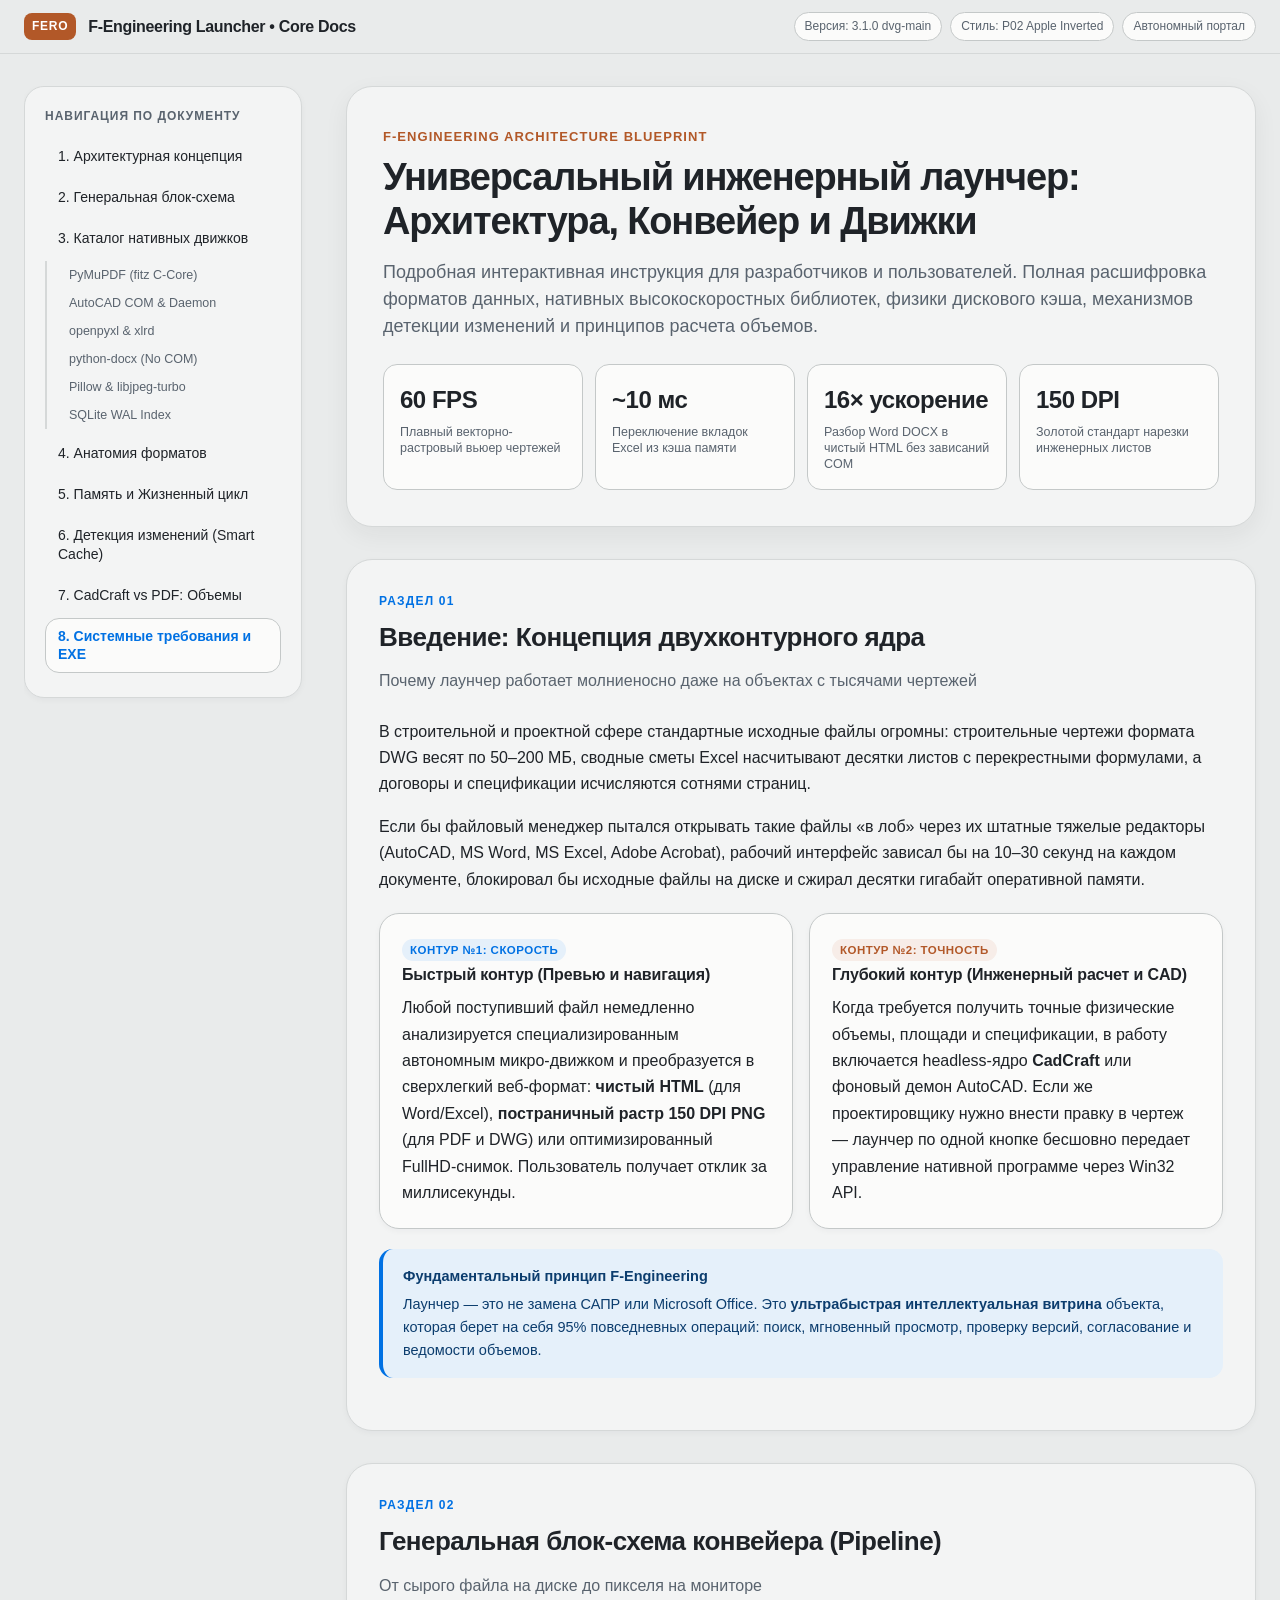
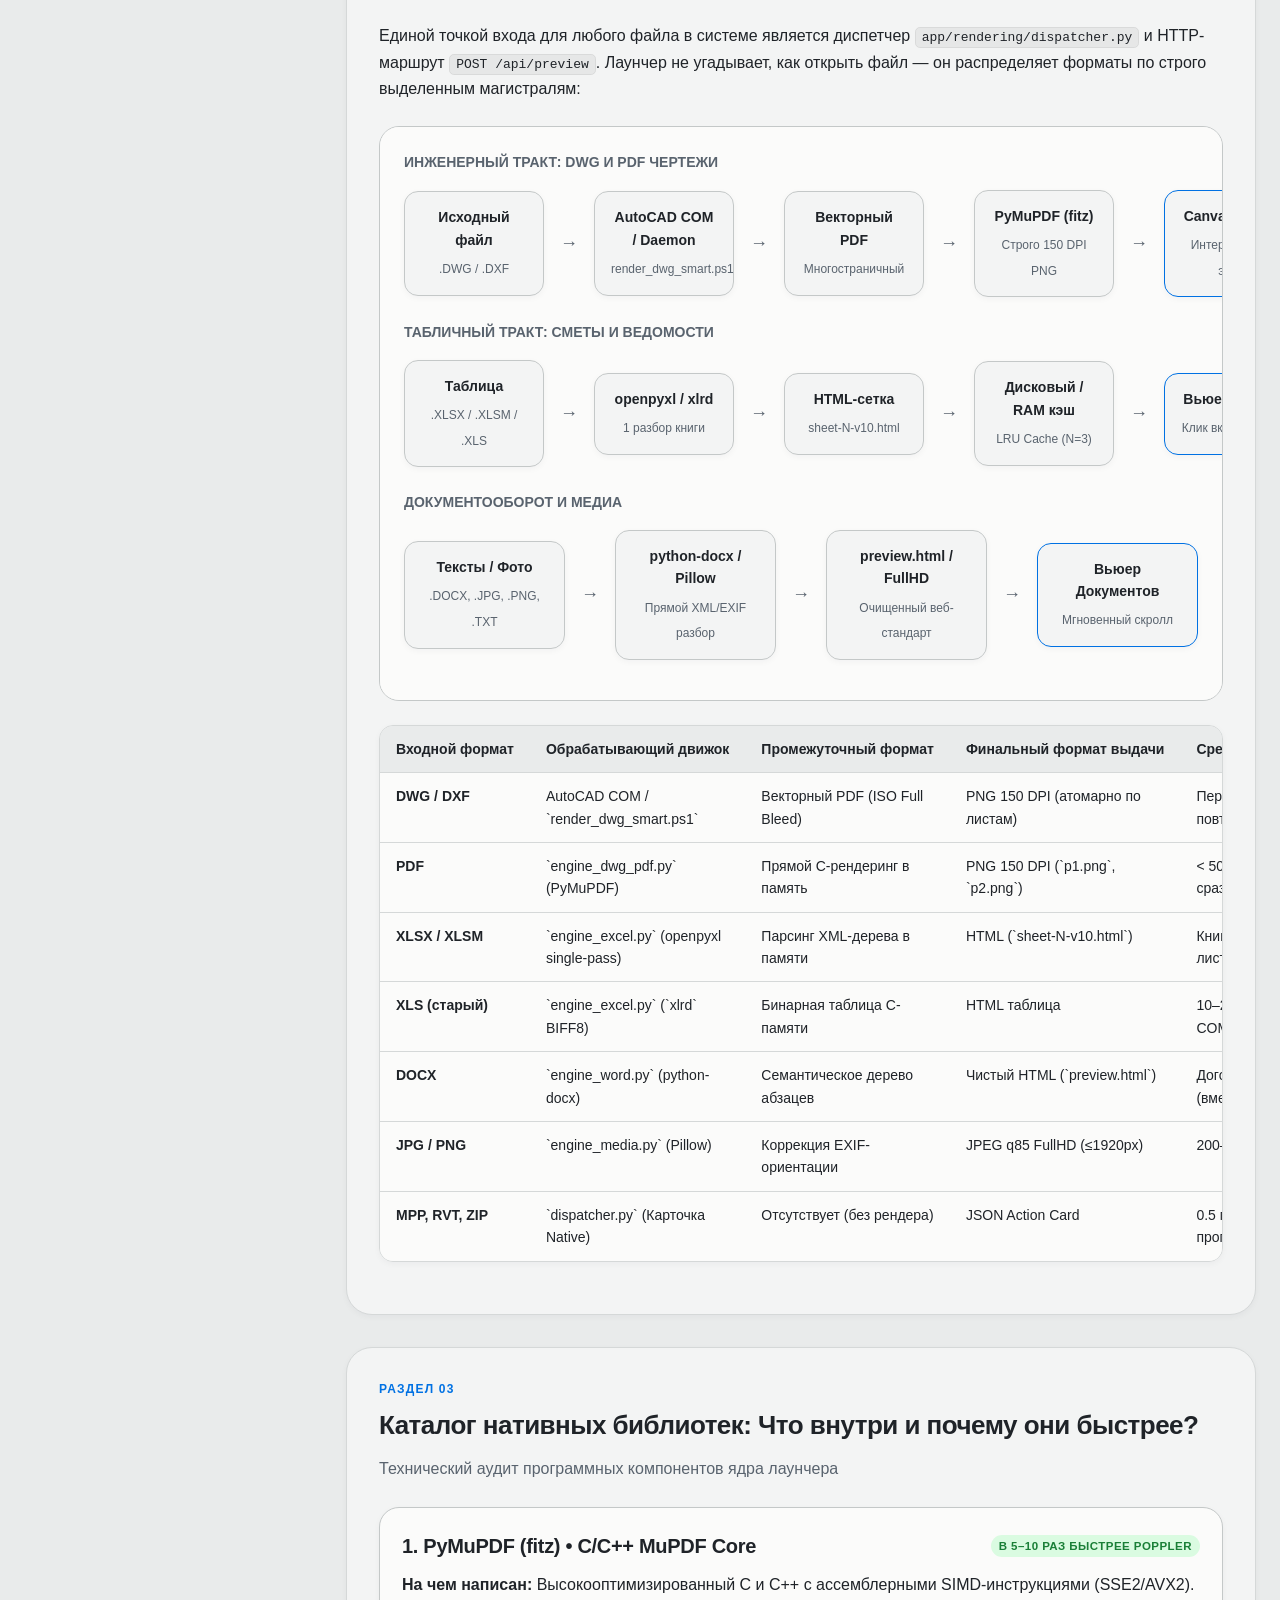
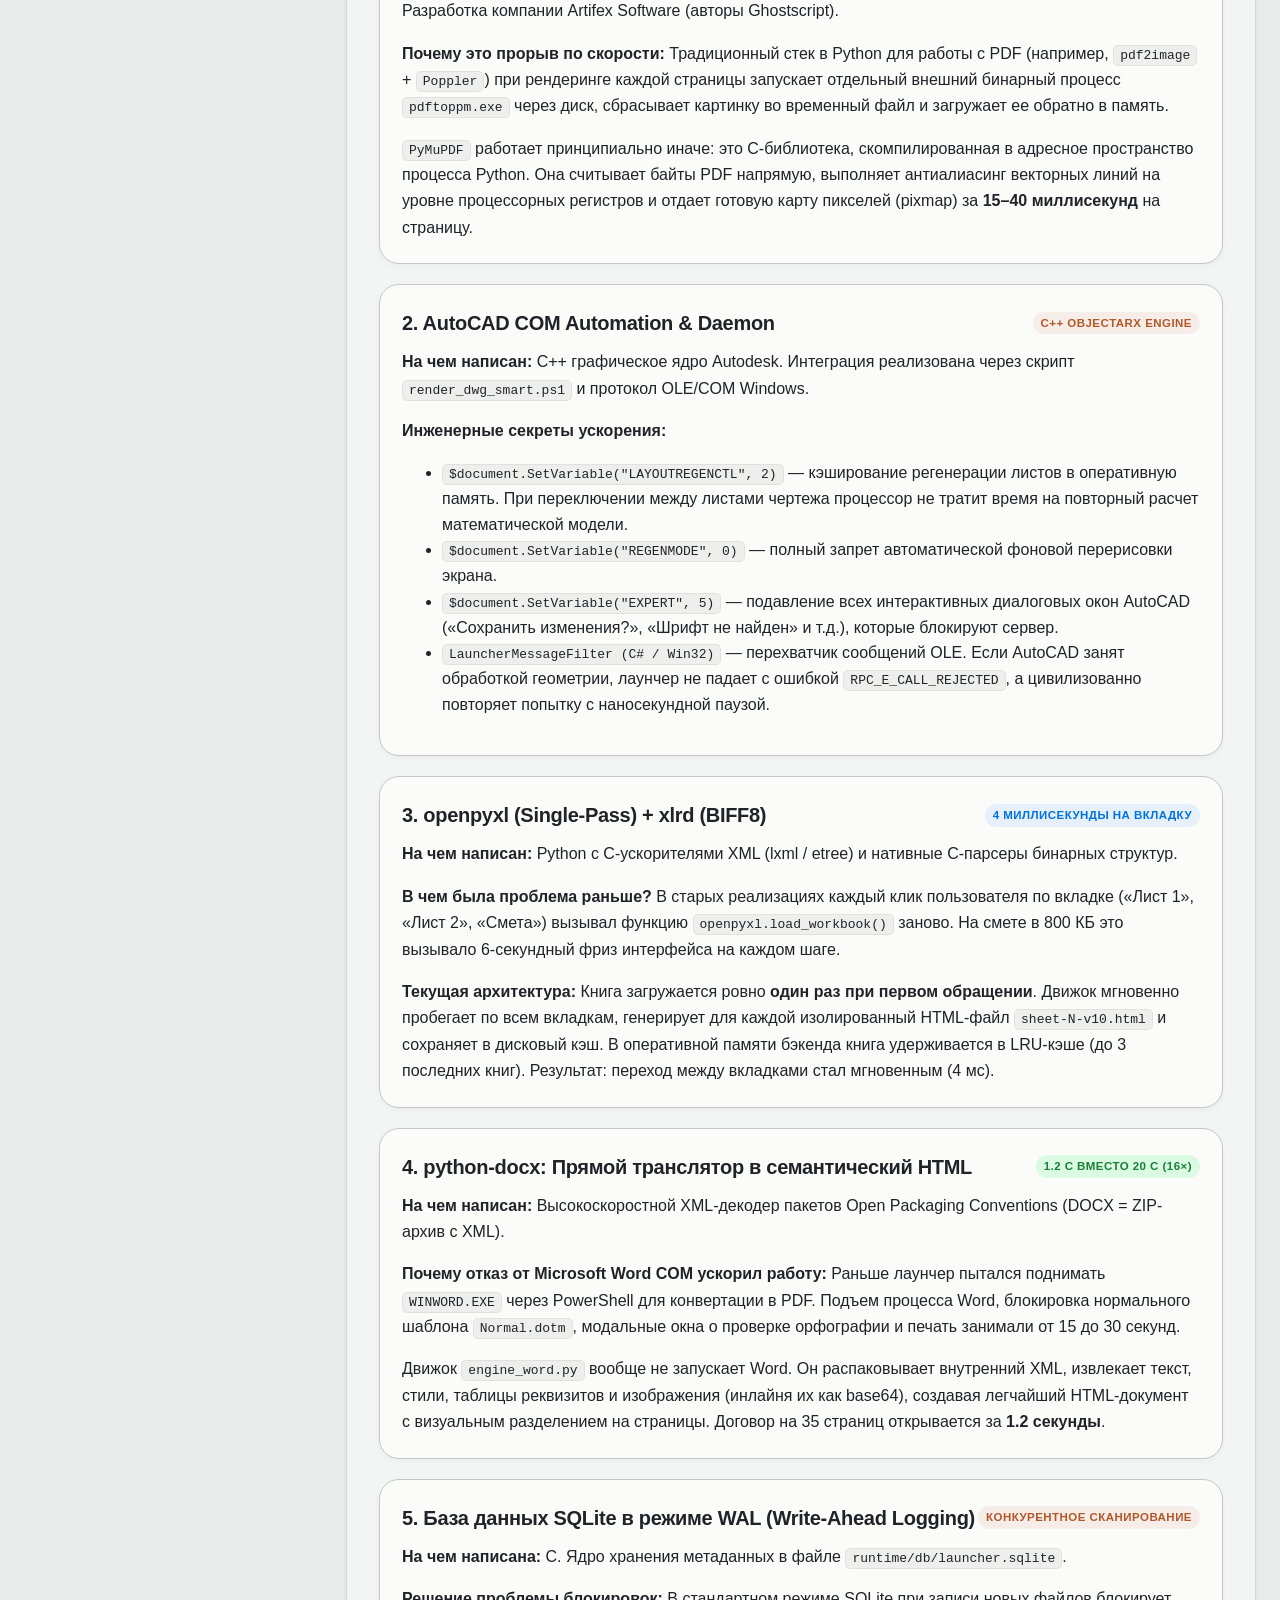
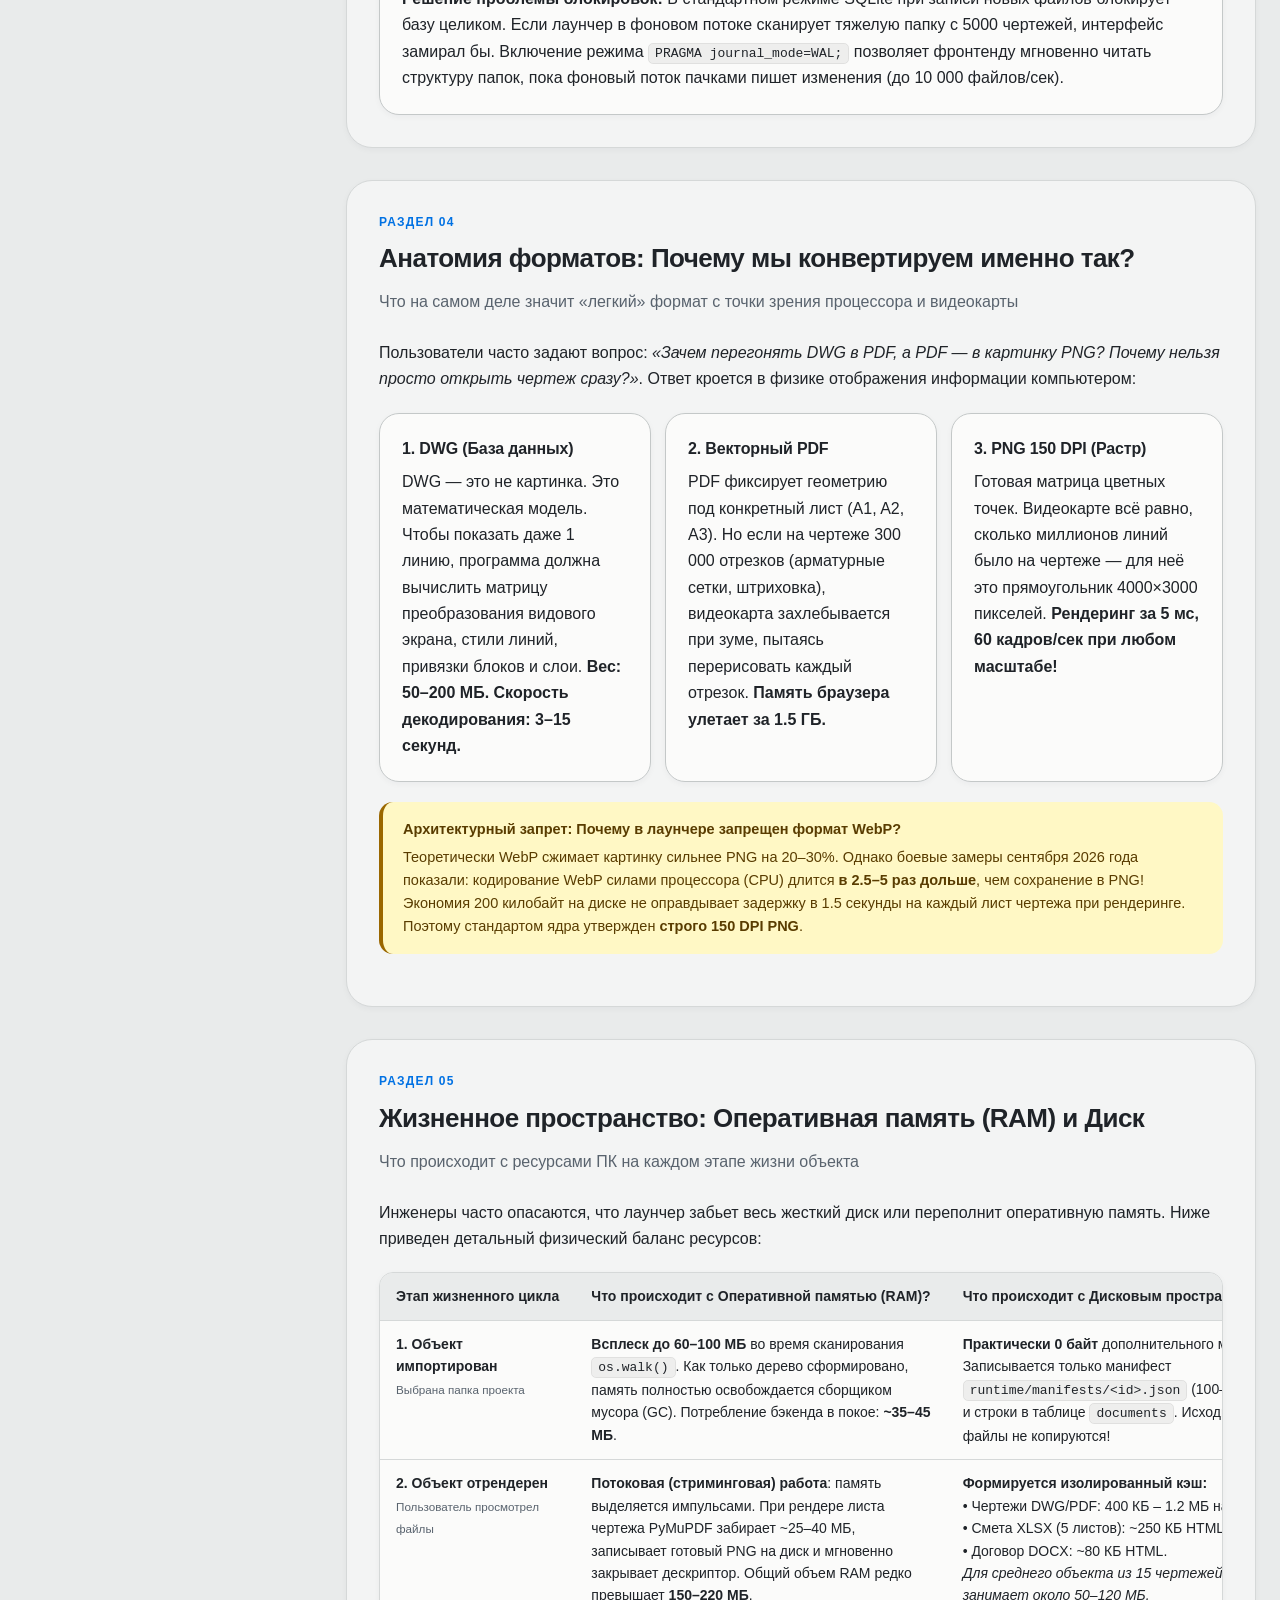
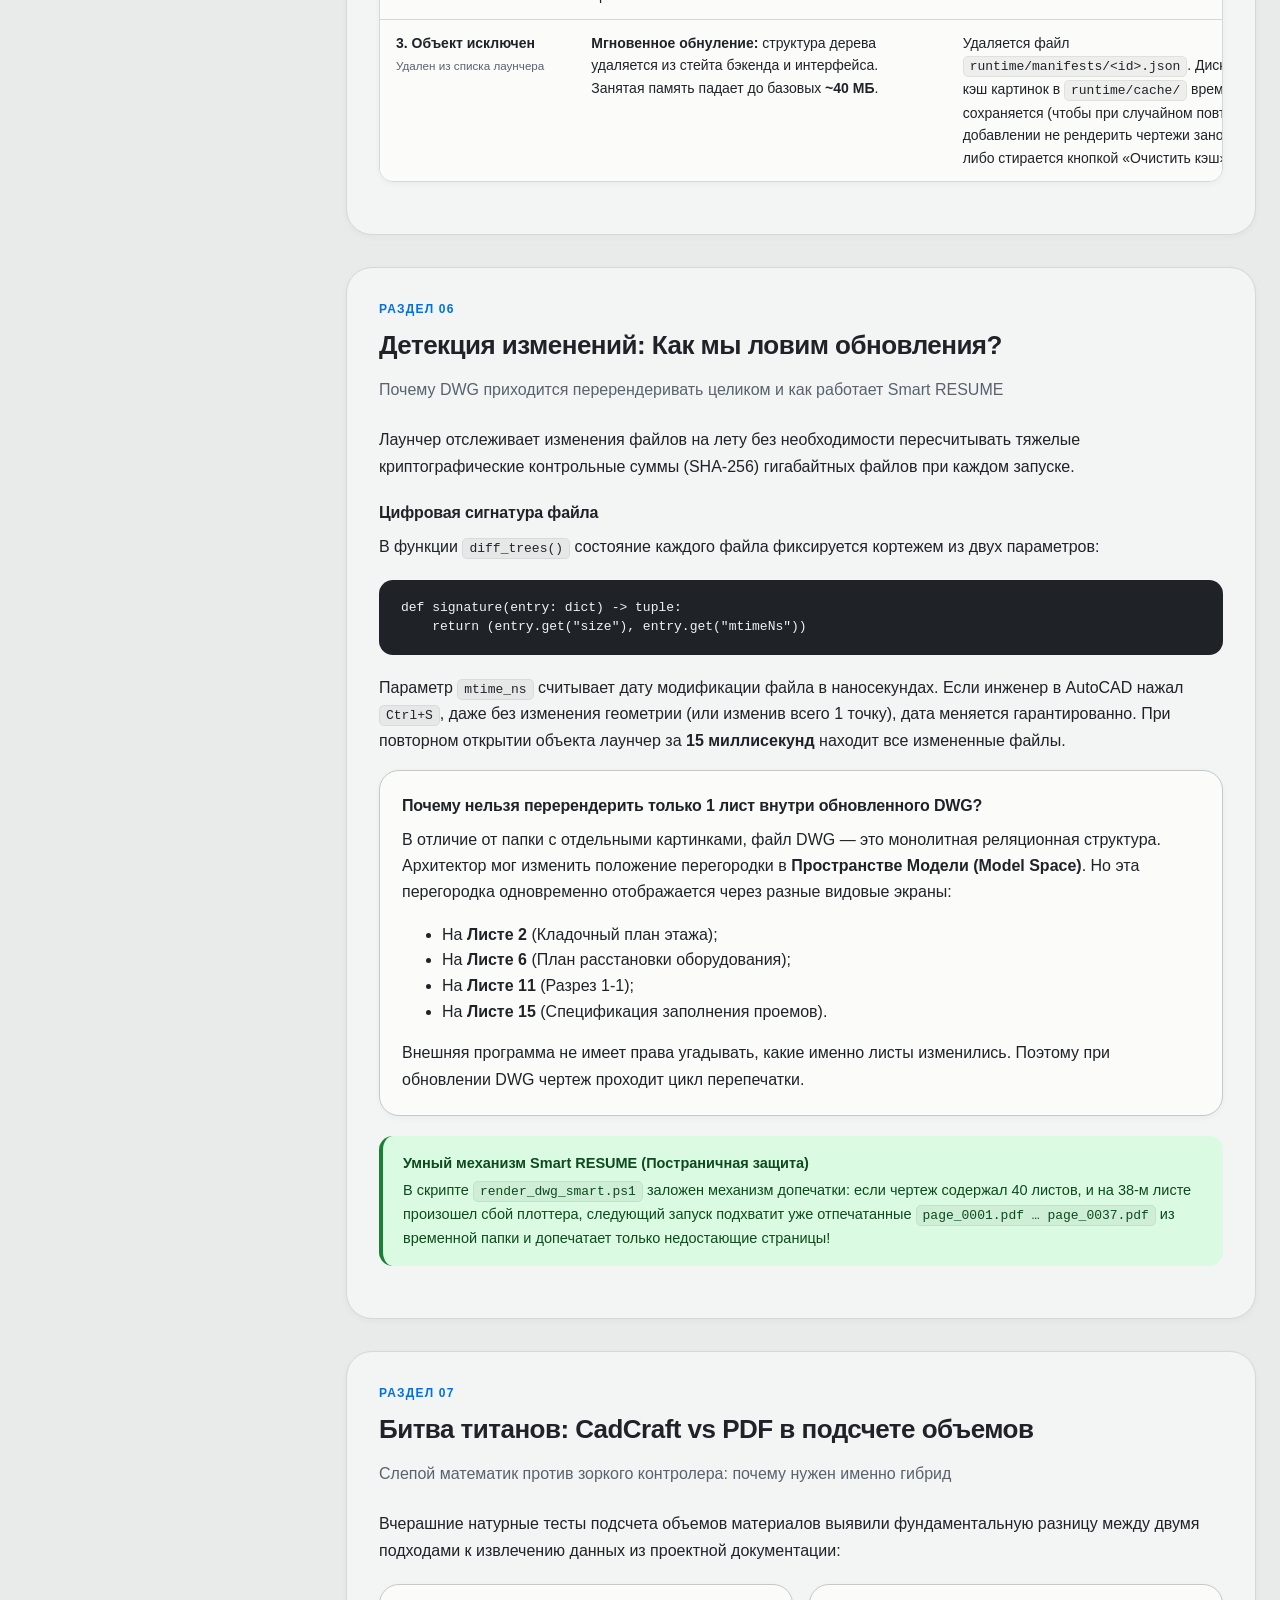
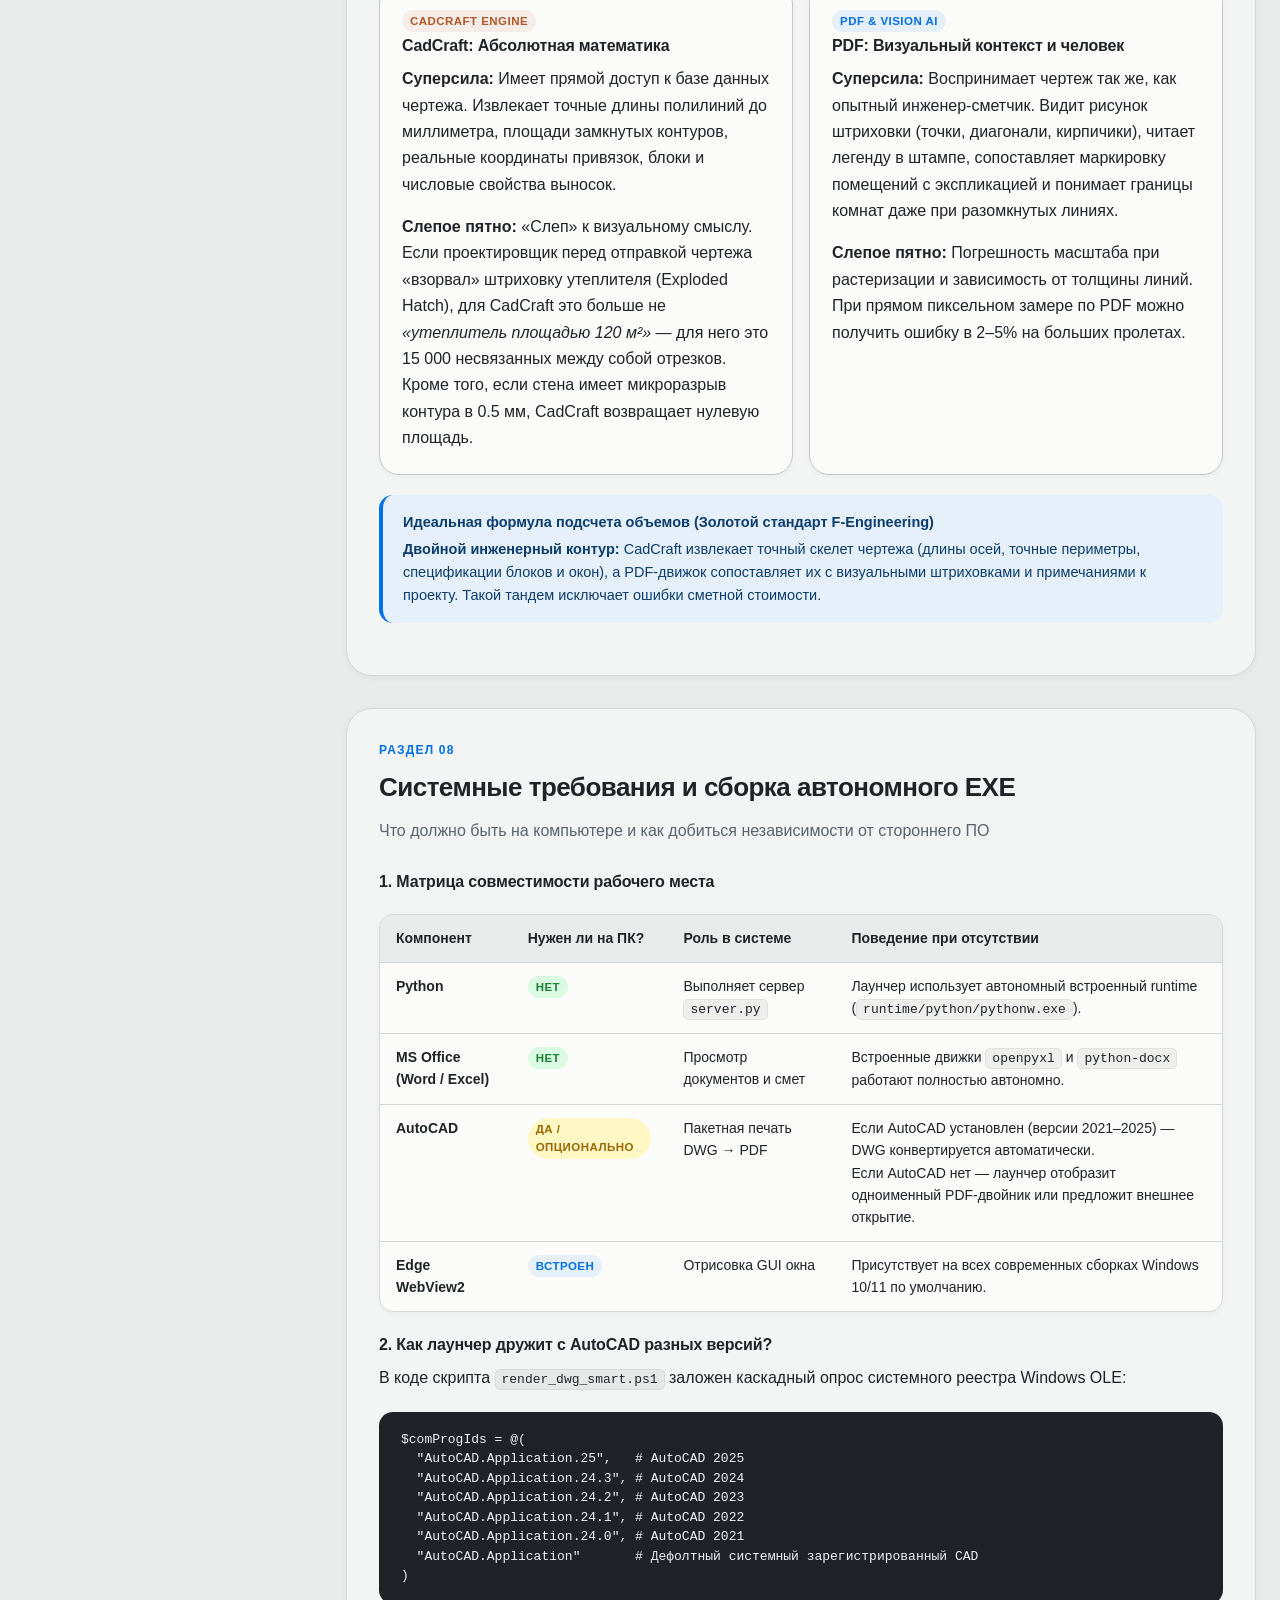
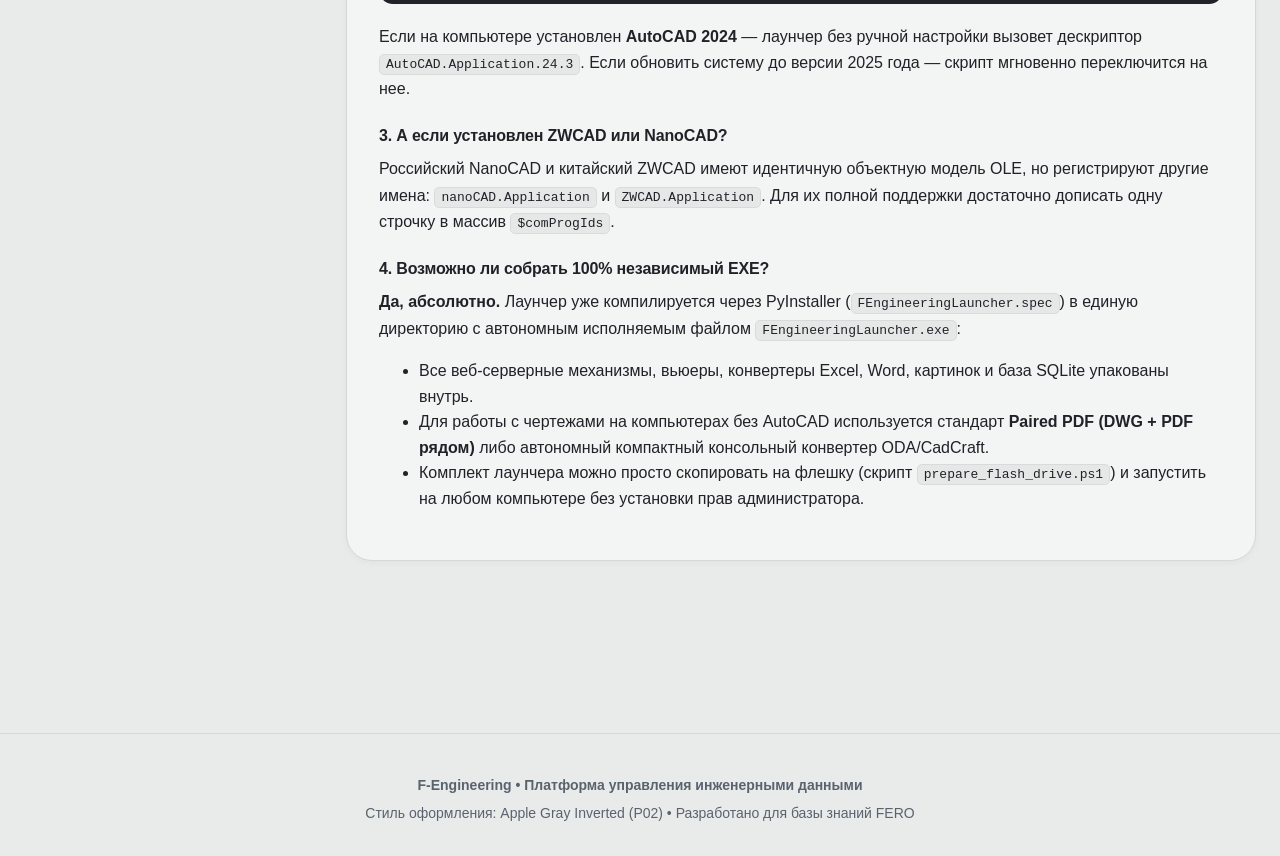
==== docs/f_engineering_launcher_guide.html @ c74d412d "feat: initial commit for FProject Launcher (migrated from fero-launcher-v4)" ====
<!doctype html>
<html lang="ru">
<head>
<meta charset="utf-8">
<meta name="viewport" content="width=device-width, initial-scale=1, viewport-fit=cover">
<title>Руководство разработчика и пользователя: Архитектура F-Engineering Launcher</title>
<style>
/* ==========================================================================
   СТИЛЬ: P02 APPLE GRAY · ИНВЕРСНАЯ СХЕМА (BRANDBOOK F-ENGINEERING / FERO)
   Спецификация: f_engineering_14_styles_test_document.html
   --l1: #e9ebeb (Основа / Холст / Студийный серый)
   --l2: #f3f4f4 (Секции / Промежуточные контейнеры)
   --l3: #fbfbfa (Плавающие карточки / Код / Чистый светлый акцент)
   --border: #d5d8d8 (Контурные направляющие)
   --strong: #c4c8c8 (Активные границы, рамки контролов)
   ========================================================================== */
:root {
  --l1: #e9ebeb;
  --l2: #f3f4f4;
  --l3: #fbfbfa;
  --border: #d5d8d8;
  --strong: #c4c8c8;
  --text: #1f2328;
  --soft: #59636e;
  --accent: #0071e3;
  --accent-soft: #e5f0fa;
  --copper: #b25828;
  --copper-soft: #f7ede8;
  --success: #1a7f37;
  --success-soft: #dafbe1;
  --warning: #9a6700;
  --warning-soft: #fff8c5;
  --danger: #cf222e;
  --danger-soft: #ffebe9;
  --font: -apple-system, BlinkMacSystemFont, "SF Pro Display", "SF Pro Text", "Segoe UI", Roboto, "Helvetica Neue", Arial, sans-serif;
  --mono: "SF Mono", Monaco, Menlo, Consolas, "Ubuntu Mono", monospace;
  --radius-sm: 8px;
  --radius-md: 14px;
  --radius-lg: 20px;
  --radius-xl: 26px;
  --shadow-sm: 0 2px 6px rgba(31, 35, 40, 0.04);
  --shadow-md: 0 8px 24px rgba(31, 35, 40, 0.06);
  --shadow-lg: 0 14px 36px rgba(31, 35, 40, 0.08);
}

* { box-sizing: border-box; -webkit-tap-highlight-color: transparent; }
html { scroll-behavior: smooth; font-size: 16px; }
body {
  margin: 0;
  background-color: var(--l1);
  color: var(--text);
  font-family: var(--font);
  line-height: 1.6;
  -webkit-font-smoothing: antialiased;
}

/* Прогресс-бар прокрутки */
#progress-bar {
  position: fixed;
  top: 0;
  left: 0;
  height: 3px;
  background: linear-gradient(90deg, var(--copper), var(--accent));
  width: 0%;
  z-index: 1000;
  transition: width 0.1s ease-out;
}

/* Хедер */
.app-header {
  position: sticky;
  top: 0;
  z-index: 900;
  background: rgba(233, 235, 235, 0.88);
  backdrop-filter: blur(20px);
  -webkit-backdrop-filter: blur(20px);
  border-bottom: 1px solid var(--border);
  padding: 12px 24px;
}
.header-inner {
  max-width: 1440px;
  margin: 0 auto;
  display: flex;
  align-items: center;
  justify-content: space-between;
  gap: 16px;
}
.brand-group {
  display: flex;
  align-items: center;
  gap: 12px;
  text-decoration: none;
  color: var(--text);
}
.brand-badge {
  background: var(--copper);
  color: #fff;
  font-weight: 700;
  font-size: 12px;
  letter-spacing: 0.06em;
  padding: 4px 8px;
  border-radius: var(--radius-sm);
  display: inline-flex;
  align-items: center;
  justify-content: center;
}
.brand-title {
  font-size: 16px;
  font-weight: 700;
  letter-spacing: -0.02em;
}
.header-tags {
  display: flex;
  align-items: center;
  gap: 8px;
}
.tag {
  font-size: 12px;
  padding: 4px 10px;
  border-radius: 999px;
  border: 1px solid var(--strong);
  background: var(--l3);
  color: var(--soft);
  white-space: nowrap;
}
.menu-btn {
  display: none;
  background: var(--l3);
  border: 1px solid var(--strong);
  border-radius: var(--radius-sm);
  padding: 6px 12px;
  font-size: 14px;
  font-weight: 600;
  cursor: pointer;
  color: var(--text);
}

/* Основной лейаут документации */
.doc-layout {
  max-width: 1440px;
  margin: 0 auto;
  display: grid;
  grid-template-columns: 290px minmax(0, 1fr);
  gap: 32px;
  padding: 32px 24px 80px;
}

/* Сайдбар / Оглавление */
.sidebar {
  position: sticky;
  top: 76px;
  height: calc(100vh - 100px);
  overflow-y: auto;
  padding-right: 12px;
}
.sidebar::-webkit-scrollbar { width: 4px; }
.sidebar::-webkit-scrollbar-thumb { background: var(--strong); border-radius: 4px; }

.sidebar-box {
  background: var(--l2);
  border: 1px solid var(--border);
  border-radius: var(--radius-lg);
  padding: 20px;
  box-shadow: var(--shadow-sm);
}
.sidebar-title {
  font-size: 12px;
  text-transform: uppercase;
  letter-spacing: 0.08em;
  color: var(--soft);
  margin-bottom: 12px;
  font-weight: 700;
}
.nav-list {
  list-style: none;
  padding: 0;
  margin: 0;
}
.nav-item { margin-bottom: 4px; }
.nav-link {
  display: block;
  padding: 8px 12px;
  border-radius: var(--radius-md);
  color: var(--text);
  text-decoration: none;
  font-size: 14px;
  line-height: 1.35;
  transition: all 0.15s ease;
  border: 1px solid transparent;
}
.nav-link:hover {
  background: var(--l3);
  border-color: var(--border);
}
.nav-link.active {
  background: var(--l3);
  border-color: var(--strong);
  font-weight: 600;
  color: var(--accent);
}
.nav-sublist {
  list-style: none;
  padding-left: 14px;
  margin: 4px 0 6px;
  border-left: 2px solid var(--border);
}
.nav-sublink {
  display: block;
  padding: 4px 8px;
  font-size: 12.5px;
  color: var(--soft);
  text-decoration: none;
  border-radius: var(--radius-sm);
}
.nav-sublink:hover { color: var(--text); }

/* Контентная зона */
.content-area {
  min-width: 0;
}

/* Hero карточка */
.hero-card {
  background: var(--l2);
  border: 1px solid var(--border);
  border-radius: var(--radius-xl);
  padding: 36px;
  margin-bottom: 32px;
  box-shadow: var(--shadow-md);
}
.hero-eyebrow {
  display: inline-flex;
  align-items: center;
  gap: 8px;
  font-size: 13px;
  text-transform: uppercase;
  letter-spacing: 0.08em;
  color: var(--copper);
  font-weight: 700;
  margin-bottom: 8px;
}
.hero-title {
  margin: 0 0 16px;
  font-size: 38px;
  line-height: 1.15;
  letter-spacing: -0.03em;
  font-weight: 800;
}
.hero-desc {
  font-size: 18px;
  color: var(--soft);
  max-width: 880px;
  margin: 0 0 24px;
  line-height: 1.5;
}
.hero-grid {
  display: grid;
  grid-template-columns: repeat(auto-fit, minmax(200px, 1fr));
  gap: 12px;
}
.metric-box {
  background: var(--l3);
  border: 1px solid var(--strong);
  border-radius: var(--radius-md);
  padding: 16px;
}
.metric-num {
  font-size: 24px;
  font-weight: 800;
  letter-spacing: -0.02em;
  color: var(--text);
  margin-bottom: 4px;
}
.metric-label {
  font-size: 12.5px;
  color: var(--soft);
  line-height: 1.3;
}

/* Секции руководства */
.guide-section {
  background: var(--l2);
  border: 1px solid var(--border);
  border-radius: var(--radius-xl);
  padding: 32px;
  margin-bottom: 32px;
  box-shadow: var(--shadow-sm);
}
.section-header {
  margin-bottom: 24px;
}
.section-num {
  font-size: 12px;
  font-weight: 800;
  text-transform: uppercase;
  letter-spacing: 0.1em;
  color: var(--accent);
  margin-bottom: 6px;
}
h2 {
  font-size: 26px;
  letter-spacing: -0.02em;
  margin: 0 0 10px;
  font-weight: 750;
}
.section-subtitle {
  color: var(--soft);
  font-size: 16px;
  margin: 0;
}
h3 {
  font-size: 20px;
  letter-spacing: -0.015em;
  margin: 28px 0 12px;
  font-weight: 700;
}
h4 {
  font-size: 16px;
  letter-spacing: -0.01em;
  margin: 20px 0 8px;
  font-weight: 650;
}

p { margin: 0 0 16px; line-height: 1.65; }

/* Карточки и сетки */
.grid-2 {
  display: grid;
  grid-template-columns: repeat(auto-fit, minmax(320px, 1fr));
  gap: 16px;
  margin: 20px 0;
}
.grid-3 {
  display: grid;
  grid-template-columns: repeat(auto-fit, minmax(260px, 1fr));
  gap: 14px;
  margin: 20px 0;
}
.card {
  background: var(--l3);
  border: 1px solid var(--strong);
  border-radius: var(--radius-lg);
  padding: 22px;
  box-shadow: var(--shadow-sm);
}
.card h4 { margin-top: 0; }
.card p:last-child { margin-bottom: 0; }

/* Callout блоки (Алерты) */
.callout {
  border-radius: var(--radius-md);
  padding: 16px 20px;
  margin: 20px 0;
  border-left: 4px solid;
  font-size: 14.5px;
}
.callout-info {
  background: var(--accent-soft);
  border-color: var(--accent);
  color: #0c3d6e;
}
.callout-tip {
  background: var(--success-soft);
  border-color: var(--success);
  color: #0d4a1f;
}
.callout-warning {
  background: var(--warning-soft);
  border-color: var(--warning);
  color: #593c00;
}
.callout-title {
  font-weight: 700;
  margin-bottom: 4px;
  display: flex;
  align-items: center;
  gap: 6px;
}

/* Таблицы */
.table-wrap {
  overflow-x: auto;
  margin: 20px 0;
  border: 1px solid var(--border);
  border-radius: var(--radius-md);
  background: var(--l3);
  box-shadow: var(--shadow-sm);
}
table {
  width: 100%;
  border-collapse: collapse;
  font-size: 14px;
  text-align: left;
}
th {
  background: var(--l1);
  padding: 12px 16px;
  font-weight: 700;
  border-bottom: 1px solid var(--border);
  color: var(--text);
  white-space: nowrap;
}
td {
  padding: 12px 16px;
  border-bottom: 1px solid var(--border);
  vertical-align: top;
  color: var(--text);
}
tr:last-child td { border-bottom: none; }
tr:hover td { background: rgba(0,0,0,0.015); }

/* Код и инлайн-элементы */
code {
  font-family: var(--mono);
  font-size: 13px;
  background: rgba(0,0,0,0.05);
  padding: 2px 6px;
  border-radius: 5px;
  border: 1px solid rgba(0,0,0,0.06);
}
pre {
  background: #1f2328;
  color: #f0f3f6;
  font-family: var(--mono);
  font-size: 13px;
  padding: 18px 22px;
  border-radius: var(--radius-md);
  overflow-x: auto;
  line-height: 1.5;
  margin: 20px 0;
}
pre code {
  background: transparent;
  padding: 0;
  border: none;
  color: inherit;
}

/* Визуальные схемы и блок-схемы (Архитектура) */
.flow-diagram {
  background: var(--l3);
  border: 1px solid var(--strong);
  border-radius: var(--radius-lg);
  padding: 24px;
  margin: 24px 0;
  overflow-x: auto;
}
.flow-row {
  display: flex;
  align-items: center;
  justify-content: space-between;
  gap: 16px;
  position: relative;
  margin: 16px 0;
}
.flow-node {
  flex: 1;
  min-width: 140px;
  background: var(--l2);
  border: 1px solid var(--strong);
  border-radius: var(--radius-md);
  padding: 14px 16px;
  text-align: center;
  box-shadow: var(--shadow-sm);
  transition: transform 0.2s ease;
}
.flow-node:hover { transform: translateY(-2px); }
.flow-node strong { display: block; font-size: 14px; margin-bottom: 4px; }
.flow-node span { font-size: 12px; color: var(--soft); }
.flow-arrow {
  color: var(--soft);
  font-size: 18px;
  font-weight: 700;
  flex-shrink: 0;
}

/* Бейджи статусов */
.badge {
  display: inline-flex;
  align-items: center;
  gap: 4px;
  font-size: 11.5px;
  font-weight: 700;
  padding: 2px 8px;
  border-radius: 999px;
  text-transform: uppercase;
  letter-spacing: 0.04em;
}
.badge-blue { background: var(--accent-soft); color: var(--accent); }
.badge-green { background: var(--success-soft); color: var(--success); }
.badge-copper { background: var(--copper-soft); color: var(--copper); }
.badge-amber { background: var(--warning-soft); color: var(--warning); }

/* Футер */
.doc-footer {
  text-align: center;
  padding: 40px 20px;
  color: var(--soft);
  font-size: 14px;
  border-top: 1px solid var(--border);
  margin-top: 60px;
}

/* Мобильная адаптивность */
@media (max-width: 992px) {
  .doc-layout { grid-template-columns: 1fr; }
  .sidebar {
    display: none;
    position: fixed;
    top: 56px;
    left: 0;
    right: 0;
    bottom: 0;
    height: auto;
    z-index: 950;
    background: rgba(233, 235, 235, 0.98);
    backdrop-filter: blur(20px);
    padding: 20px;
  }
  .sidebar.open { display: block; }
  .menu-btn { display: inline-flex; }
  .header-tags { display: none; }
}

@media (max-width: 640px) {
  .hero-card, .guide-section { padding: 20px; border-radius: var(--radius-lg); }
  .hero-title { font-size: 28px; }
  .flow-row { flex-direction: column; }
  .flow-arrow { transform: rotate(90deg); margin: 4px 0; }
  .grid-2, .grid-3 { grid-template-columns: 1fr; }
}
</style>
</head>
<body>

<div id="progress-bar"></div>

<!-- Верхняя панель -->
<header class="app-header">
  <div class="header-inner">
    <a href="#" class="brand-group">
      <span class="brand-badge">FERO</span>
      <span class="brand-title">F-Engineering Launcher &bull; Core Docs</span>
    </a>
    <div class="header-tags">
      <span class="tag">Версия: 3.1.0 dvg-main</span>
      <span class="tag">Стиль: P02 Apple Inverted</span>
      <span class="tag">Автономный портал</span>
    </div>
    <button class="menu-btn" id="menuToggle" aria-label="Открыть меню оглавления">Оглавление ☰</button>
  </div>
</header>

<div class="doc-layout">

  <!-- Боковое оглавление (Desktop Sticky / Mobile Drawer) -->
  <aside class="sidebar" id="sidebarNav">
    <div class="sidebar-box">
      <div class="sidebar-title">Навигация по документу</div>
      <ul class="nav-list">
        <li class="nav-item"><a href="#intro" class="nav-link active">1. Архитектурная концепция</a></li>
        <li class="nav-item"><a href="#pipeline" class="nav-link">2. Генеральная блок-схема</a></li>
        <li class="nav-item">
          <a href="#engines" class="nav-link">3. Каталог нативных движков</a>
          <ul class="nav-sublist">
            <li><a href="#engine-pdf" class="nav-sublink">PyMuPDF (fitz C-Core)</a></li>
            <li><a href="#engine-cad" class="nav-sublink">AutoCAD COM & Daemon</a></li>
            <li><a href="#engine-excel" class="nav-sublink">openpyxl & xlrd</a></li>
            <li><a href="#engine-word" class="nav-sublink">python-docx (No COM)</a></li>
            <li><a href="#engine-media" class="nav-sublink">Pillow & libjpeg-turbo</a></li>
            <li><a href="#engine-db" class="nav-sublink">SQLite WAL Index</a></li>
          </ul>
        </li>
        <li class="nav-item"><a href="#formats" class="nav-link">4. Анатомия форматов</a></li>
        <li class="nav-item"><a href="#memory-disk" class="nav-link">5. Память и Жизненный цикл</a></li>
        <li class="nav-item"><a href="#changes" class="nav-link">6. Детекция изменений (Smart Cache)</a></li>
        <li class="nav-item"><a href="#cadcraft-vs-pdf" class="nav-link">7. CadCraft vs PDF: Объемы</a></li>
        <li class="nav-item"><a href="#requirements-exe" class="nav-link">8. Системные требования и EXE</a></li>
      </ul>
    </div>
  </aside>

  <!-- Основной контент -->
  <main class="content-area">

    <!-- Hero Card -->
    <section class="hero-card">
      <div class="hero-eyebrow">
        <span>F-Engineering Architecture Blueprint</span>
      </div>
      <h1 class="hero-title">Универсальный инженерный лаунчер: Архитектура, Конвейер и Движки</h1>
      <p class="hero-desc">
        Подробная интерактивная инструкция для разработчиков и пользователей. Полная расшифровка форматов данных, нативных высокоскоростных библиотек, физики дискового кэша, механизмов детекции изменений и принципов расчета объемов.
      </p>
      <div class="hero-grid">
        <div class="metric-box">
          <div class="metric-num">60 FPS</div>
          <div class="metric-label">Плавный векторно-растровый вьюер чертежей</div>
        </div>
        <div class="metric-box">
          <div class="metric-num">~10 мс</div>
          <div class="metric-label">Переключение вкладок Excel из кэша памяти</div>
        </div>
        <div class="metric-box">
          <div class="metric-num">16&times; ускорение</div>
          <div class="metric-label">Разбор Word DOCX в чистый HTML без зависаний COM</div>
        </div>
        <div class="metric-box">
          <div class="metric-num">150 DPI</div>
          <div class="metric-label">Золотой стандарт нарезки инженерных листов</div>
        </div>
      </div>
    </section>

    <!-- СЕКЦИЯ 1: КОНЦЕПЦИЯ -->
    <section class="guide-section" id="intro">
      <div class="section-header">
        <div class="section-num">Раздел 01</div>
        <h2>Введение: Концепция двухконтурного ядра</h2>
        <p class="section-subtitle">Почему лаунчер работает молниеносно даже на объектах с тысячами чертежей</p>
      </div>

      <p>
        В строительной и проектной сфере стандартные исходные файлы огромны: строительные чертежи формата DWG весят по 50–200 МБ, сводные сметы Excel насчитывают десятки листов с перекрестными формулами, а договоры и спецификации исчисляются сотнями страниц.
      </p>
      <p>
        Если бы файловый менеджер пытался открывать такие файлы «в лоб» через их штатные тяжелые редакторы (AutoCAD, MS Word, MS Excel, Adobe Acrobat), рабочий интерфейс зависал бы на 10–30 секунд на каждом документе, блокировал бы исходные файлы на диске и сжирал десятки гигабайт оперативной памяти.
      </p>

      <div class="grid-2">
        <div class="card">
          <div class="badge badge-blue">Контур №1: Скорость</div>
          <h4>Быстрый контур (Превью и навигация)</h4>
          <p>
            Любой поступивший файл немедленно анализируется специализированным автономным микро-движком и преобразуется в сверхлегкий веб-формат: <strong>чистый HTML</strong> (для Word/Excel), <strong>постраничный растр 150 DPI PNG</strong> (для PDF и DWG) или оптимизированный FullHD-снимок. Пользователь получает отклик за миллисекунды.
          </p>
        </div>
        <div class="card">
          <div class="badge badge-copper">Контур №2: Точность</div>
          <h4>Глубокий контур (Инженерный расчет и CAD)</h4>
          <p>
            Когда требуется получить точные физические объемы, площади и спецификации, в работу включается headless-ядро <strong>CadCraft</strong> или фоновый демон AutoCAD. Если же проектировщику нужно внести правку в чертеж — лаунчер по одной кнопке бесшовно передает управление нативной программе через Win32 API.
          </p>
        </div>
      </div>

      <div class="callout callout-info">
        <div class="callout-title">Фундаментальный принцип F-Engineering</div>
        Лаунчер — это не замена САПР или Microsoft Office. Это <strong>ультрабыстрая интеллектуальная витрина</strong> объекта, которая берет на себя 95% повседневных операций: поиск, мгновенный просмотр, проверку версий, согласование и ведомости объемов.
      </div>
    </section>

    <!-- СЕКЦИЯ 2: БЛОК-СХЕМА КОНВЕЙЕРА -->
    <section class="guide-section" id="pipeline">
      <div class="section-header">
        <div class="section-num">Раздел 02</div>
        <h2>Генеральная блок-схема конвейера (Pipeline)</h2>
        <p class="section-subtitle">От сырого файла на диске до пикселя на мониторе</p>
      </div>

      <p>
        Единой точкой входа для любого файла в системе является диспетчер <code>app/rendering/dispatcher.py</code> и HTTP-маршрут <code>POST /api/preview</code>. Лаунчер не угадывает, как открыть файл — он распределяет форматы по строго выделенным магистралям:
      </p>

      <div class="flow-diagram">
        <div style="font-weight:700; margin-bottom:12px; font-size:14px; color:var(--soft);">ИНЖЕНЕРНЫЙ ТРАКТ: DWG И PDF ЧЕРТЕЖИ</div>
        <div class="flow-row">
          <div class="flow-node">
            <strong>Исходный файл</strong>
            <span>.DWG / .DXF</span>
          </div>
          <div class="flow-arrow">&rarr;</div>
          <div class="flow-node">
            <strong>AutoCAD COM / Daemon</strong>
            <span>render_dwg_smart.ps1</span>
          </div>
          <div class="flow-arrow">&rarr;</div>
          <div class="flow-node">
            <strong>Векторный PDF</strong>
            <span>Многостраничный</span>
          </div>
          <div class="flow-arrow">&rarr;</div>
          <div class="flow-node">
            <strong>PyMuPDF (fitz)</strong>
            <span>Строго 150 DPI PNG</span>
          </div>
          <div class="flow-arrow">&rarr;</div>
          <div class="flow-node" style="border-color:var(--accent);">
            <strong>Canvas Вьюер</strong>
            <span>Интерактивный экран</span>
          </div>
        </div>

        <div style="font-weight:700; margin:24px 0 12px; font-size:14px; color:var(--soft);">ТАБЛИЧНЫЙ ТРАКТ: СМЕТЫ И ВЕДОМОСТИ</div>
        <div class="flow-row">
          <div class="flow-node">
            <strong>Таблица</strong>
            <span>.XLSX / .XLSM / .XLS</span>
          </div>
          <div class="flow-arrow">&rarr;</div>
          <div class="flow-node">
            <strong>openpyxl / xlrd</strong>
            <span>1 разбор книги</span>
          </div>
          <div class="flow-arrow">&rarr;</div>
          <div class="flow-node">
            <strong>HTML-сетка</strong>
            <span>sheet-N-v10.html</span>
          </div>
          <div class="flow-arrow">&rarr;</div>
          <div class="flow-node">
            <strong>Дисковый / RAM кэш</strong>
            <span>LRU Cache (N=3)</span>
          </div>
          <div class="flow-arrow">&rarr;</div>
          <div class="flow-node" style="border-color:var(--accent);">
            <strong>Вьюер Таблиц</strong>
            <span>Клик вкладки: 4 мс</span>
          </div>
        </div>

        <div style="font-weight:700; margin:24px 0 12px; font-size:14px; color:var(--soft);">ДОКУМЕНТООБОРОТ И МЕДИА</div>
        <div class="flow-row">
          <div class="flow-node">
            <strong>Тексты / Фото</strong>
            <span>.DOCX, .JPG, .PNG, .TXT</span>
          </div>
          <div class="flow-arrow">&rarr;</div>
          <div class="flow-node">
            <strong>python-docx / Pillow</strong>
            <span>Прямой XML/EXIF разбор</span>
          </div>
          <div class="flow-arrow">&rarr;</div>
          <div class="flow-node">
            <strong>preview.html / FullHD</strong>
            <span>Очищенный веб-стандарт</span>
          </div>
          <div class="flow-arrow">&rarr;</div>
          <div class="flow-node" style="border-color:var(--accent);">
            <strong>Вьюер Документов</strong>
            <span>Мгновенный скролл</span>
          </div>
        </div>
      </div>

      <div class="table-wrap">
        <table>
          <thead>
            <tr>
              <th>Входной формат</th>
              <th>Обрабатывающий движок</th>
              <th>Промежуточный формат</th>
              <th>Финальный формат выдачи</th>
              <th>Среднее время открытия</th>
            </tr>
          </thead>
          <tbody>
            <tr>
              <td><strong>DWG / DXF</strong></td>
              <td>AutoCAD COM / `render_dwg_smart.ps1`</td>
              <td>Векторный PDF (ISO Full Bleed)</td>
              <td>PNG 150 DPI (атомарно по листам)</td>
              <td>Первый лист: 2–5 с, повтор: 15 мс</td>
            </tr>
            <tr>
              <td><strong>PDF</strong></td>
              <td>`engine_dwg_pdf.py` (PyMuPDF)</td>
              <td>Прямой C-рендеринг в память</td>
              <td>PNG 150 DPI (`p1.png`, `p2.png`)</td>
              <td>&lt; 500 мс (первая стр. сразу)</td>
            </tr>
            <tr>
              <td><strong>XLSX / XLSM</strong></td>
              <td>`engine_excel.py` (openpyxl single-pass)</td>
              <td>Парсинг XML-дерева в памяти</td>
              <td>HTML (`sheet-N-v10.html`)</td>
              <td>Книга 800 КБ: 8 с все листы, клик: 4 мс</td>
            </tr>
            <tr>
              <td><strong>XLS (старый)</strong></td>
              <td>`engine_excel.py` (`xlrd` BIFF8)</td>
              <td>Бинарная таблица C-памяти</td>
              <td>HTML таблица</td>
              <td>10–20 мс (без участия COM)</td>
            </tr>
            <tr>
              <td><strong>DOCX</strong></td>
              <td>`engine_word.py` (python-docx)</td>
              <td>Семантическое дерево абзацев</td>
              <td>Чистый HTML (`preview.html`)</td>
              <td>Договор 35 стр: 1.2 с (вместо 20 с)</td>
            </tr>
            <tr>
              <td><strong>JPG / PNG</strong></td>
              <td>`engine_media.py` (Pillow)</td>
              <td>Коррекция EXIF-ориентации</td>
              <td>JPEG q85 FullHD (&le;1920px)</td>
              <td>200–600 мс</td>
            </tr>
            <tr>
              <td><strong>MPP, RVT, ZIP</strong></td>
              <td>`dispatcher.py` (Карточка Native)</td>
              <td>Отсутствует (без рендера)</td>
              <td>JSON Action Card</td>
              <td>0.5 мс (Кнопка «Открыть в программе»)</td>
            </tr>
          </tbody>
        </table>
      </div>
    </section>

    <!-- СЕКЦИЯ 3: ДВИЖКИ ПОД КАПОТОМ -->
    <section class="guide-section" id="engines">
      <div class="section-header">
        <div class="section-num">Раздел 03</div>
        <h2>Каталог нативных библиотек: Что внутри и почему они быстрее?</h2>
        <p class="section-subtitle">Технический аудит программных компонентов ядра лаунчера</p>
      </div>

      <!-- PyMuPDF -->
      <div class="card" id="engine-pdf" style="margin-bottom: 20px;">
        <div style="display:flex; justify-content:space-between; align-items:center; margin-bottom:10px;">
          <h3 style="margin:0;">1. PyMuPDF (fitz) &bull; C/C++ MuPDF Core</h3>
          <span class="badge badge-green">В 5–10 раз быстрее Poppler</span>
        </div>
        <p><strong>На чем написан:</strong> Высокооптимизированный C и C++ с ассемблерными SIMD-инструкциями (SSE2/AVX2). Разработка компании Artifex Software (авторы Ghostscript).</p>
        <p>
          <strong>Почему это прорыв по скорости:</strong> Традиционный стек в Python для работы с PDF (например, <code>pdf2image</code> + <code>Poppler</code>) при рендеринге каждой страницы запускает отдельный внешний бинарный процесс <code>pdftoppm.exe</code> через диск, сбрасывает картинку во временный файл и загружает ее обратно в память. 
        </p>
        <p>
          <code>PyMuPDF</code> работает принципиально иначе: это C-библиотека, скомпилированная в адресное пространство процесса Python. Она считывает байты PDF напрямую, выполняет антиалиасинг векторных линий на уровне процессорных регистров и отдает готовую карту пикселей (pixmap) за <strong>15–40 миллисекунд</strong> на страницу.
        </p>
      </div>

      <!-- AutoCAD COM -->
      <div class="card" id="engine-cad" style="margin-bottom: 20px;">
        <div style="display:flex; justify-content:space-between; align-items:center; margin-bottom:10px;">
          <h3 style="margin:0;">2. AutoCAD COM Automation & Daemon</h3>
          <span class="badge badge-copper">C++ ObjectARX Engine</span>
        </div>
        <p><strong>На чем написан:</strong> C++ графическое ядро Autodesk. Интеграция реализована через скрипт <code>render_dwg_smart.ps1</code> и протокол OLE/COM Windows.</p>
        <p><strong>Инженерные секреты ускорения:</strong></p>
        <ul>
          <li><code>$document.SetVariable("LAYOUTREGENCTL", 2)</code> — кэширование регенерации листов в оперативную память. При переключении между листами чертежа процессор не тратит время на повторный расчет математической модели.</li>
          <li><code>$document.SetVariable("REGENMODE", 0)</code> — полный запрет автоматической фоновой перерисовки экрана.</li>
          <li><code>$document.SetVariable("EXPERT", 5)</code> — подавление всех интерактивных диалоговых окон AutoCAD («Сохранить изменения?», «Шрифт не найден» и т.д.), которые блокируют сервер.</li>
          <li><code>LauncherMessageFilter (C# / Win32)</code> — перехватчик сообщений OLE. Если AutoCAD занят обработкой геометрии, лаунчер не падает с ошибкой <code>RPC_E_CALL_REJECTED</code>, а цивилизованно повторяет попытку с наносекундной паузой.</li>
        </ul>
      </div>

      <!-- openpyxl & xlrd -->
      <div class="card" id="engine-excel" style="margin-bottom: 20px;">
        <div style="display:flex; justify-content:space-between; align-items:center; margin-bottom:10px;">
          <h3 style="margin:0;">3. openpyxl (Single-Pass) + xlrd (BIFF8)</h3>
          <span class="badge badge-blue">4 миллисекунды на вкладку</span>
        </div>
        <p><strong>На чем написан:</strong> Python с C-ускорителями XML (lxml / etree) и нативные C-парсеры бинарных структур.</p>
        <p>
          <strong>В чем была проблема раньше?</strong> В старых реализациях каждый клик пользователя по вкладке («Лист 1», «Лист 2», «Смета») вызывал функцию <code>openpyxl.load_workbook()</code> заново. На смете в 800 КБ это вызывало 6-секундный фриз интерфейса на каждом шаге.
        </p>
        <p>
          <strong>Текущая архитектура:</strong> Книга загружается ровно <strong>один раз при первом обращении</strong>. Движок мгновенно пробегает по всем вкладкам, генерирует для каждой изолированный HTML-файл <code>sheet-N-v10.html</code> и сохраняет в дисковый кэш. В оперативной памяти бэкенда книга удерживается в LRU-кэше (до 3 последних книг). Результат: переход между вкладками стал мгновенным (4 мс).
        </p>
      </div>

      <!-- python-docx -->
      <div class="card" id="engine-word" style="margin-bottom: 20px;">
        <div style="display:flex; justify-content:space-between; align-items:center; margin-bottom:10px;">
          <h3 style="margin:0;">4. python-docx: Прямой транслятор в семантический HTML</h3>
          <span class="badge badge-green">1.2 с вместо 20 с (16&times;)</span>
        </div>
        <p><strong>На чем написан:</strong> Высокоскоростной XML-декодер пакетов Open Packaging Conventions (DOCX = ZIP-архив с XML).</p>
        <p>
          <strong>Почему отказ от Microsoft Word COM ускорил работу:</strong> Раньше лаунчер пытался поднимать <code>WINWORD.EXE</code> через PowerShell для конвертации в PDF. Подъем процесса Word, блокировка нормального шаблона <code>Normal.dotm</code>, модальные окна о проверке орфографии и печать занимали от 15 до 30 секунд.
        </p>
        <p>
          Движок <code>engine_word.py</code> вообще не запускает Word. Он распаковывает внутренний XML, извлекает текст, стили, таблицы реквизитов и изображения (инлайня их как base64), создавая легчайший HTML-документ с визуальным разделением на страницы. Договор на 35 страниц открывается за <strong>1.2 секунды</strong>.
        </p>
      </div>

      <!-- SQLite WAL -->
      <div class="card" id="engine-db">
        <div style="display:flex; justify-content:space-between; align-items:center; margin-bottom:10px;">
          <h3 style="margin:0;">5. База данных SQLite в режиме WAL (Write-Ahead Logging)</h3>
          <span class="badge badge-copper">Конкурентное сканирование</span>
        </div>
        <p><strong>На чем написана:</strong> C. Ядро хранения метаданных в файле <code>runtime/db/launcher.sqlite</code>.</p>
        <p>
          <strong>Решение проблемы блокировок:</strong> В стандартном режиме SQLite при записи новых файлов блокирует базу целиком. Если лаунчер в фоновом потоке сканирует тяжелую папку с 5000 чертежей, интерфейс замирал бы. 
          Включение режима <code>PRAGMA journal_mode=WAL;</code> позволяет фронтенду мгновенно читать структуру папок, пока фоновый поток пачками пишет изменения (до 10 000 файлов/сек).
        </p>
      </div>
    </section>

    <!-- СЕКЦИЯ 4: АНАТОМИЯ ФОРМАТОВ -->
    <section class="guide-section" id="formats">
      <div class="section-header">
        <div class="section-num">Раздел 04</div>
        <h2>Анатомия форматов: Почему мы конвертируем именно так?</h2>
        <p class="section-subtitle">Что на самом деле значит «легкий» формат с точки зрения процессора и видеокарты</p>
      </div>

      <p>
        Пользователи часто задают вопрос: <em>«Зачем перегонять DWG в PDF, а PDF — в картинку PNG? Почему нельзя просто открыть чертеж сразу?»</em>.
        Ответ кроется в физике отображения информации компьютером:
      </p>

      <div class="grid-3">
        <div class="card">
          <h4>1. DWG (База данных)</h4>
          <p>
            DWG — это не картинка. Это математическая модель. Чтобы показать даже 1 линию, программа должна вычислить матрицу преобразования видового экрана, стили линий, привязки блоков и слои. <strong>Вес: 50–200 МБ. Скорость декодирования: 3–15 секунд.</strong>
          </p>
        </div>
        <div class="card">
          <h4>2. Векторный PDF</h4>
          <p>
            PDF фиксирует геометрию под конкретный лист (A1, A2, A3). Но если на чертеже 300 000 отрезков (арматурные сетки, штриховка), видеокарта захлебывается при зуме, пытаясь перерисовать каждый отрезок. <strong>Память браузера улетает за 1.5 ГБ.</strong>
          </p>
        </div>
        <div class="card">
          <h4>3. PNG 150 DPI (Растр)</h4>
          <p>
            Готовая матрица цветных точек. Видеокарте всё равно, сколько миллионов линий было на чертеже — для неё это прямоугольник 4000&times;3000 пикселей. <strong>Рендеринг за 5 мс, 60 кадров/сек при любом масштабе!</strong>
          </p>
        </div>
      </div>

      <div class="callout callout-warning">
        <div class="callout-title">Архитектурный запрет: Почему в лаунчере запрещен формат WebP?</div>
        Теоретически WebP сжимает картинку сильнее PNG на 20–30%. Однако боевые замеры сентября 2026 года показали: кодирование WebP силами процессора (CPU) длится <strong>в 2.5–5 раз дольше</strong>, чем сохранение в PNG! Экономия 200 килобайт на диске не оправдывает задержку в 1.5 секунды на каждый лист чертежа при рендеринге. Поэтому стандартом ядра утвержден <strong>строго 150 DPI PNG</strong>.
      </div>
    </section>

    <!-- СЕКЦИЯ 5: ПАМЯТЬ И ЖИЗНЕННЫЙ ЦИКЛ -->
    <section class="guide-section" id="memory-disk">
      <div class="section-header">
        <div class="section-num">Раздел 05</div>
        <h2>Жизненное пространство: Оперативная память (RAM) и Диск</h2>
        <p class="section-subtitle">Что происходит с ресурсами ПК на каждом этапе жизни объекта</p>
      </div>

      <p>
        Инженеры часто опасаются, что лаунчер забьет весь жесткий диск или переполнит оперативную память. Ниже приведен детальный физический баланс ресурсов:
      </p>

      <div class="table-wrap">
        <table>
          <thead>
            <tr>
              <th>Этап жизненного цикла</th>
              <th>Что происходит с Оперативной памятью (RAM)?</th>
              <th>Что происходит с Дисковым пространством?</th>
              <th>Статус в базе SQLite</th>
            </tr>
          </thead>
          <tbody>
            <tr>
              <td>
                <strong>1. Объект импортирован</strong><br>
                <small style="color:var(--soft);">Выбрана папка проекта</small>
              </td>
              <td>
                <strong>Всплеск до 60–100 МБ</strong> во время сканирования <code>os.walk()</code>. Как только дерево сформировано, память полностью освобождается сборщиком мусора (GC). Потребление бэкенда в покое: <strong>~35–45 МБ</strong>.
              </td>
              <td>
                <strong>Практически 0 байт</strong> дополнительного места. Записывается только манифест <code>runtime/manifests/&lt;id&gt;.json</code> (100–300 КБ) и строки в таблице <code>documents</code>. Исходные файлы не копируются!
              </td>
              <td>
                <code>roots.is_active = 1</code><br>
                <code>documents.hash_state = 'pending'</code>
              </td>
            </tr>
            <tr>
              <td>
                <strong>2. Объект отрендерен</strong><br>
                <small style="color:var(--soft);">Пользователь просмотрел файлы</small>
              </td>
              <td>
                <strong>Потоковая (стриминговая) работа</strong>: память выделяется импульсами. При рендере листа чертежа PyMuPDF забирает ~25–40 МБ, записывает готовый PNG на диск и мгновенно закрывает дескриптор. Общий объем RAM редко превышает <strong>150–220 МБ</strong>.
              </td>
              <td>
                <strong>Формируется изолированный кэш:</strong><br>
                &bull; Чертежи DWG/PDF: 400 КБ &ndash; 1.2 МБ на лист.<br>
                &bull; Смета XLSX (5 листов): ~250 КБ HTML.<br>
                &bull; Договор DOCX: ~80 КБ HTML.<br>
                <em>Для среднего объекта из 15 чертежей кэш занимает около 50–120 МБ.</em>
              </td>
              <td>
                В таблице <code>artifacts</code> появляются записи готовых страниц: <code>status = 'ready'</code>.
              </td>
            </tr>
            <tr>
              <td>
                <strong>3. Объект исключен</strong><br>
                <small style="color:var(--soft);">Удален из списка лаунчера</small>
              </td>
              <td>
                <strong>Мгновенное обнуление:</strong> структура дерева удаляется из стейта бэкенда и интерфейса. Занятая память падает до базовых <strong>~40 МБ</strong>.
              </td>
              <td>
                Удаляется файл <code>runtime/manifests/&lt;id&gt;.json</code>. Дисковый кэш картинок в <code>runtime/cache/</code> временно сохраняется (чтобы при случайном повторном добавлении не рендерить чертежи заново), либо стирается кнопкой «Очистить кэш».
              </td>
              <td>
                Флаг <code>roots.is_active = 0</code> либо каскадное удаление (ON DELETE CASCADE).
              </td>
            </tr>
          </tbody>
        </table>
      </div>
    </section>

    <!-- СЕКЦИЯ 6: ДЕТЕКЦИЯ ИЗМЕНЕНИЙ -->
    <section class="guide-section" id="changes">
      <div class="section-header">
        <div class="section-num">Раздел 06</div>
        <h2>Детекция изменений: Как мы ловим обновления?</h2>
        <p class="section-subtitle">Почему DWG приходится перерендеривать целиком и как работает Smart RESUME</p>
      </div>

      <p>
        Лаунчер отслеживает изменения файлов на лету без необходимости пересчитывать тяжелые криптографические контрольные суммы (SHA-256) гигабайтных файлов при каждом запуске.
      </p>

      <h4>Цифровая сигнатура файла</h4>
      <p>
        В функции <code>diff_trees()</code> состояние каждого файла фиксируется кортежем из двух параметров:
      </p>
      <pre><code>def signature(entry: dict) -> tuple:
    return (entry.get("size"), entry.get("mtimeNs"))</code></pre>
      <p>
        Параметр <code>mtime_ns</code> считывает дату модификации файла в наносекундах. Если инженер в AutoCAD нажал <code>Ctrl+S</code>, даже без изменения геометрии (или изменив всего 1 точку), дата меняется гарантированно. При повторном открытии объекта лаунчер за <strong>15 миллисекунд</strong> находит все измененные файлы.
      </p>

      <div class="card">
        <h4>Почему нельзя перерендерить только 1 лист внутри обновленного DWG?</h4>
        <p>
          В отличие от папки с отдельными картинками, файл DWG — это монолитная реляционная структура. Архитектор мог изменить положение перегородки в <strong>Пространстве Модели (Model Space)</strong>. Но эта перегородка одновременно отображается через разные видовые экраны:
        </p>
        <ul>
          <li>На <strong>Листе 2</strong> (Кладочный план этажа);</li>
          <li>На <strong>Листе 6</strong> (План расстановки оборудования);</li>
          <li>На <strong>Листе 11</strong> (Разрез 1-1);</li>
          <li>На <strong>Листе 15</strong> (Спецификация заполнения проемов).</li>
        </ul>
        <p>
          Внешняя программа не имеет права угадывать, какие именно листы изменились. Поэтому при обновлении DWG чертеж проходит цикл перепечатки.
        </p>
      </div>

      <div class="callout callout-tip">
        <div class="callout-title">Умный механизм Smart RESUME (Постраничная защита)</div>
        В скрипте <code>render_dwg_smart.ps1</code> заложен механизм допечатки: если чертеж содержал 40 листов, и на 38-м листе произошел сбой плоттера, следующий запуск подхватит уже отпечатанные <code>page_0001.pdf &hellip; page_0037.pdf</code> из временной папки и допечатает только недостающие страницы!
      </div>
    </section>

    <!-- СЕКЦИЯ 7: CADCRAFT VS PDF -->
    <section class="guide-section" id="cadcraft-vs-pdf">
      <div class="section-header">
        <div class="section-num">Раздел 07</div>
        <h2>Битва титанов: CadCraft vs PDF в подсчете объемов</h2>
        <p class="section-subtitle">Слепой математик против зоркого контролера: почему нужен именно гибрид</p>
      </div>

      <p>
        Вчерашние натурные тесты подсчета объемов материалов выявили фундаментальную разницу между двумя подходами к извлечению данных из проектной документации:
      </p>

      <div class="grid-2">
        <div class="card">
          <div class="badge badge-copper">CadCraft Engine</div>
          <h4>CadCraft: Абсолютная математика</h4>
          <p><strong>Суперсила:</strong> Имеет прямой доступ к базе данных чертежа. Извлекает точные длины полилиний до миллиметра, площади замкнутых контуров, реальные координаты привязок, блоки и числовые свойства выносок.</p>
          <p><strong>Слепое пятно:</strong> «Слеп» к визуальному смыслу. Если проектировщик перед отправкой чертежа «взорвал» штриховку утеплителя (Exploded Hatch), для CadCraft это больше не <em>«утеплитель площадью 120 м&sup2;»</em> — для него это 15 000 несвязанных между собой отрезков. Кроме того, если стена имеет микроразрыв контура в 0.5 мм, CadCraft возвращает нулевую площадь.</p>
        </div>

        <div class="card">
          <div class="badge badge-blue">PDF & Vision AI</div>
          <h4>PDF: Визуальный контекст и человек</h4>
          <p><strong>Суперсила:</strong> Воспринимает чертеж так же, как опытный инженер-сметчик. Видит рисунок штриховки (точки, диагонали, кирпичики), читает легенду в штампе, сопоставляет маркировку помещений с экспликацией и понимает границы комнат даже при разомкнутых линиях.</p>
          <p><strong>Слепое пятно:</strong> Погрешность масштаба при растеризации и зависимость от толщины линий. При прямом пиксельном замере по PDF можно получить ошибку в 2–5% на больших пролетах.</p>
        </div>
      </div>

      <div class="callout callout-info">
        <div class="callout-title">Идеальная формула подсчета объемов (Золотой стандарт F-Engineering)</div>
        <strong>Двойной инженерный контур:</strong> CadCraft извлекает точный скелет чертежа (длины осей, точные периметры, спецификации блоков и окон), а PDF-движок сопоставляет их с визуальными штриховками и примечаниями к проекту. Такой тандем исключает ошибки сметной стоимости.
      </div>
    </section>

    <!-- СЕКЦИЯ 8: ТРЕБОВАНИЯ И АВТОНОМНЫЙ EXE -->
    <section class="guide-section" id="requirements-exe">
      <div class="section-header">
        <div class="section-num">Раздел 08</div>
        <h2>Системные требования и сборка автономного EXE</h2>
        <p class="section-subtitle">Что должно быть на компьютере и как добиться независимости от стороннего ПО</p>
      </div>

      <h4>1. Матрица совместимости рабочего места</h4>
      <div class="table-wrap">
        <table>
          <thead>
            <tr>
              <th>Компонент</th>
              <th>Нужен ли на ПК?</th>
              <th>Роль в системе</th>
              <th>Поведение при отсутствии</th>
            </tr>
          </thead>
          <tbody>
            <tr>
              <td><strong>Python</strong></td>
              <td><span class="badge badge-green">НЕТ</span></td>
              <td>Выполняет сервер <code>server.py</code></td>
              <td>Лаунчер использует автономный встроенный runtime (<code>runtime/python/pythonw.exe</code>).</td>
            </tr>
            <tr>
              <td><strong>MS Office (Word / Excel)</strong></td>
              <td><span class="badge badge-green">НЕТ</span></td>
              <td>Просмотр документов и смет</td>
              <td>Встроенные движки <code>openpyxl</code> и <code>python-docx</code> работают полностью автономно.</td>
            </tr>
            <tr>
              <td><strong>AutoCAD</strong></td>
              <td><span class="badge badge-amber">ДА / ОПЦИОНАЛЬНО</span></td>
              <td>Пакетная печать DWG &rarr; PDF</td>
              <td>
                Если AutoCAD установлен (версии 2021&ndash;2025) — DWG конвертируется автоматически.<br>
                Если AutoCAD нет — лаунчер отобразит одноименный PDF-двойник или предложит внешнее открытие.
              </td>
            </tr>
            <tr>
              <td><strong>Edge WebView2</strong></td>
              <td><span class="badge badge-blue">ВСТРОЕН</span></td>
              <td>Отрисовка GUI окна</td>
              <td>Присутствует на всех современных сборках Windows 10/11 по умолчанию.</td>
            </tr>
          </tbody>
        </table>
      </div>

      <h4>2. Как лаунчер дружит с AutoCAD разных версий?</h4>
      <p>
        В коде скрипта <code>render_dwg_smart.ps1</code> заложен каскадный опрос системного реестра Windows OLE:
      </p>
      <pre><code>$comProgIds = @(
  "AutoCAD.Application.25",   # AutoCAD 2025
  "AutoCAD.Application.24.3", # AutoCAD 2024
  "AutoCAD.Application.24.2", # AutoCAD 2023
  "AutoCAD.Application.24.1", # AutoCAD 2022
  "AutoCAD.Application.24.0", # AutoCAD 2021
  "AutoCAD.Application"       # Дефолтный системный зарегистрированный CAD
)</code></pre>
      <p>
        Если на компьютере установлен <strong>AutoCAD 2024</strong> — лаунчер без ручной настройки вызовет дескриптор <code>AutoCAD.Application.24.3</code>. Если обновить систему до версии 2025 года — скрипт мгновенно переключится на нее.
      </p>

      <h4>3. А если установлен ZWCAD или NanoCAD?</h4>
      <p>
        Российский NanoCAD и китайский ZWCAD имеют идентичную объектную модель OLE, но регистрируют другие имена:
        <code>nanoCAD.Application</code> и <code>ZWCAD.Application</code>. Для их полной поддержки достаточно дописать одну строчку в массив <code>$comProgIds</code>.
      </p>

      <h4>4. Возможно ли собрать 100% независимый EXE?</h4>
      <p>
        <strong>Да, абсолютно.</strong> Лаунчер уже компилируется через PyInstaller (<code>FEngineeringLauncher.spec</code>) в единую директорию с автономным исполняемым файлом <code>FEngineeringLauncher.exe</code>:
      </p>
      <ul>
        <li>Все веб-серверные механизмы, вьюеры, конвертеры Excel, Word, картинок и база SQLite упакованы внутрь.</li>
        <li>Для работы с чертежами на компьютерах без AutoCAD используется стандарт <strong>Paired PDF (DWG + PDF рядом)</strong> либо автономный компактный консольный конвертер ODA/CadCraft.</li>
        <li>Комплект лаунчера можно просто скопировать на флешку (скрипт <code>prepare_flash_drive.ps1</code>) и запустить на любом компьютере без установки прав администратора.</li>
      </ul>
    </section>

  </main>
</div>

<!-- Футер -->
<footer class="doc-footer">
  <div style="font-weight:700; margin-bottom:6px;">F-Engineering &bull; Платформа управления инженерными данными</div>
  <div>Стиль оформления: Apple Gray Inverted (P02) &bull; Разработано для базы знаний FERO</div>
</footer>

<script>
// Интерактивное управление: оглавление, скролл-трекинг, адаптивное меню
document.addEventListener("DOMContentLoaded", () => {
  const progressBar = document.getElementById("progress-bar");
  const menuToggle = document.getElementById("menuToggle");
  const sidebarNav = document.getElementById("sidebarNav");
  const navLinks = document.querySelectorAll(".nav-link");
  const sections = document.querySelectorAll(".guide-section");

  // Индикатор прогресса чтения
  window.addEventListener("scroll", () => {
    const winScroll = document.documentElement.scrollTop || document.body.scrollTop;
    const height = document.documentElement.scrollHeight - document.documentElement.clientHeight;
    const scrolled = (winScroll / height) * 100;
    progressBar.style.width = scrolled + "%";

    // Активный пункт в оглавлении при скролле
    let currentId = "";
    sections.forEach(sec => {
      const top = sec.offsetTop - 120;
      if (winScroll >= top) {
        currentId = sec.getAttribute("id");
      }
    });

    if (currentId) {
      navLinks.forEach(link => {
        link.classList.remove("active");
        if (link.getAttribute("href") === "#" + currentId) {
          link.classList.add("active");
        }
      });
    }
  });

  // Мобильное меню
  if (menuToggle && sidebarNav) {
    menuToggle.addEventListener("click", () => {
      sidebarNav.classList.toggle("open");
      menuToggle.textContent = sidebarNav.classList.contains("open") ? "Закрыть ✕" : "Оглавление ☰";
    });

    // Закрывать меню при клике по ссылке на мобильных
    document.querySelectorAll(".sidebar a").forEach(link => {
      link.addEventListener("click", () => {
        if (window.innerWidth <= 992) {
          sidebarNav.classList.remove("open");
          menuToggle.textContent = "Оглавление ☰";
        }
      });
    });
  }
});
</script>

</body>
</html>
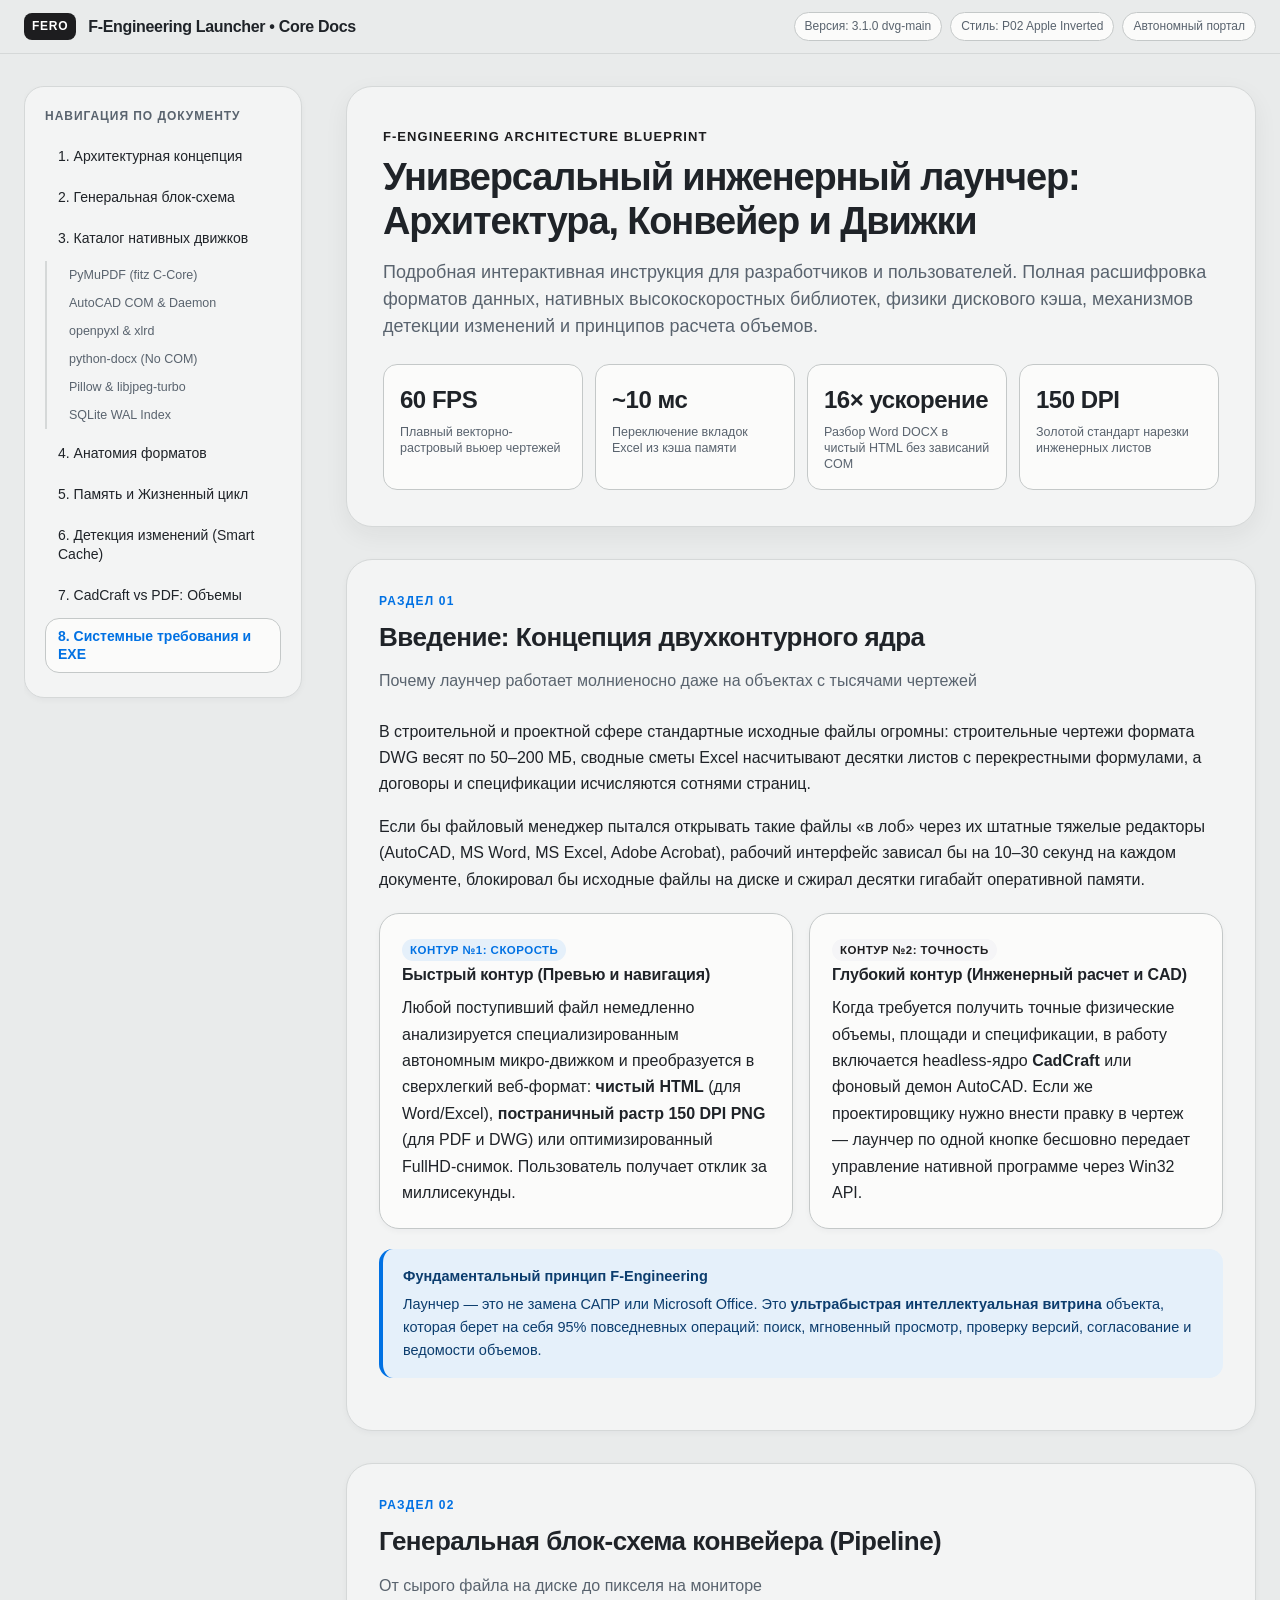
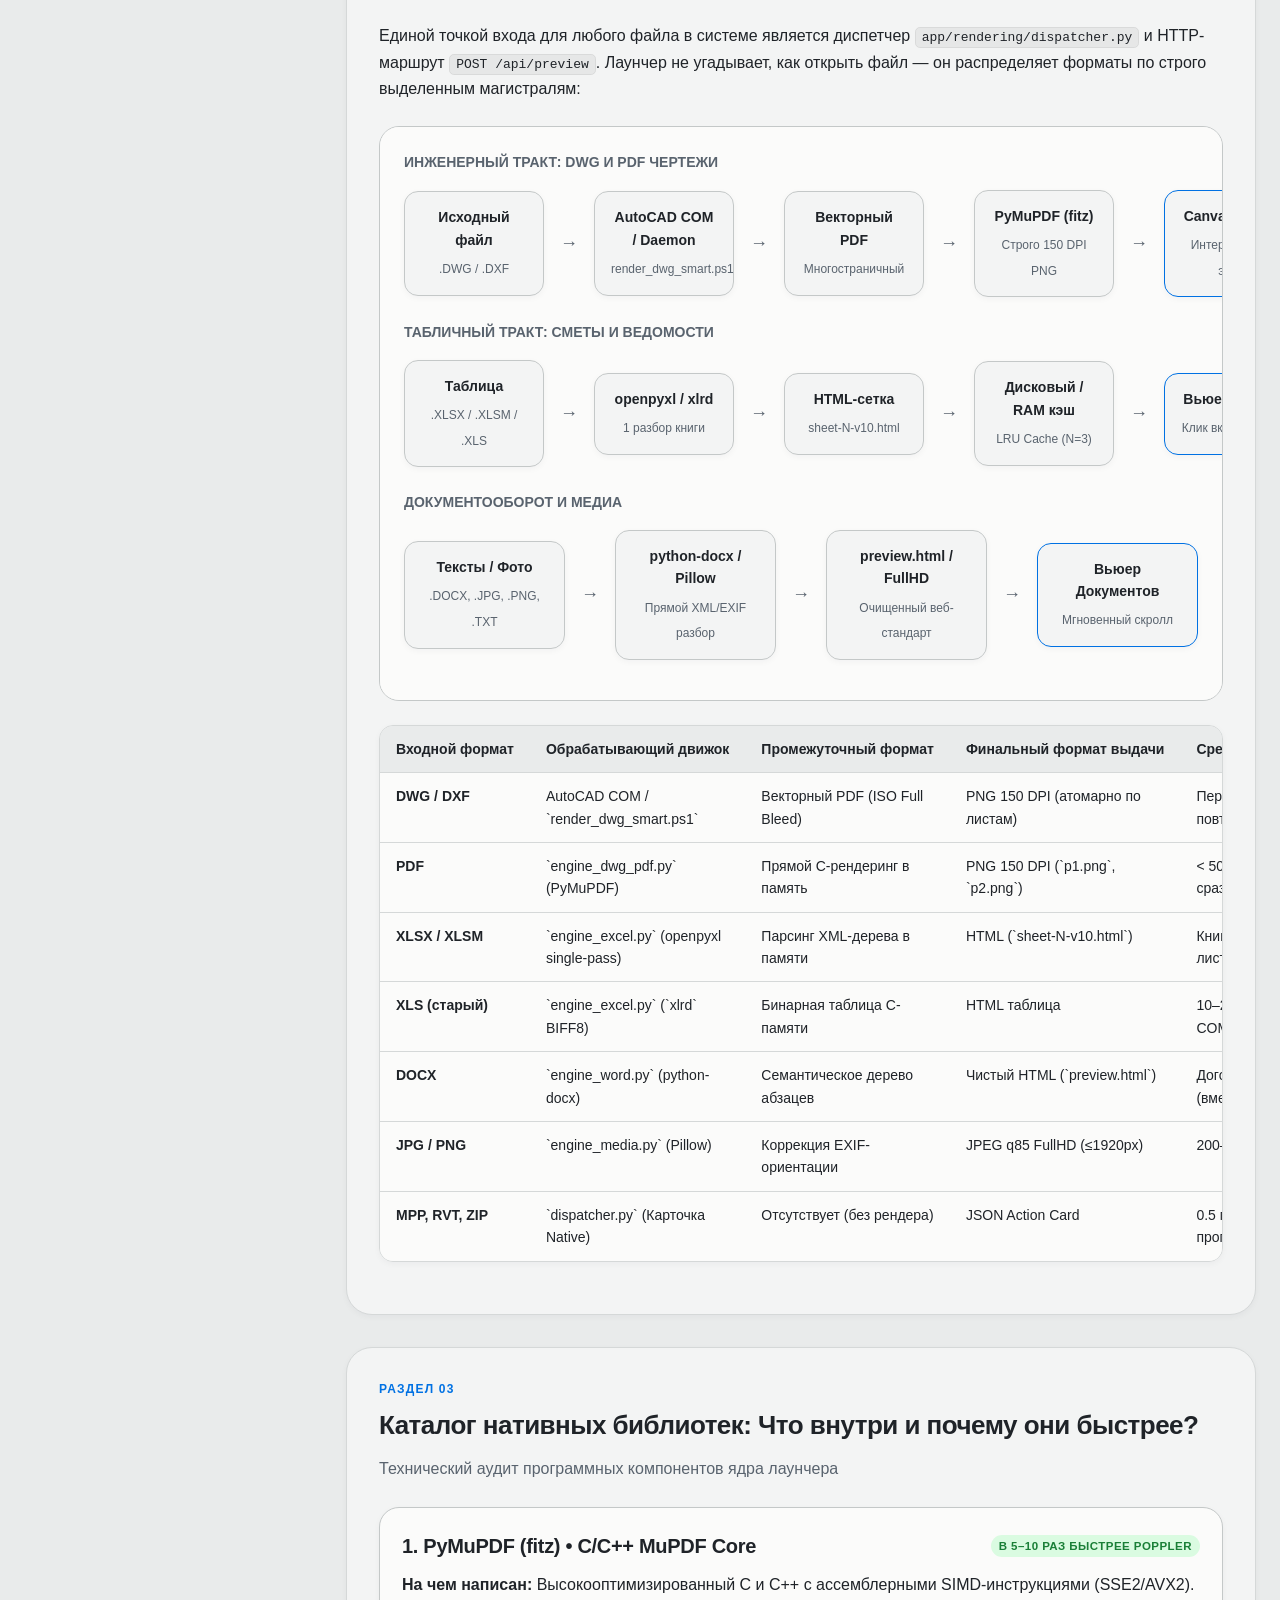
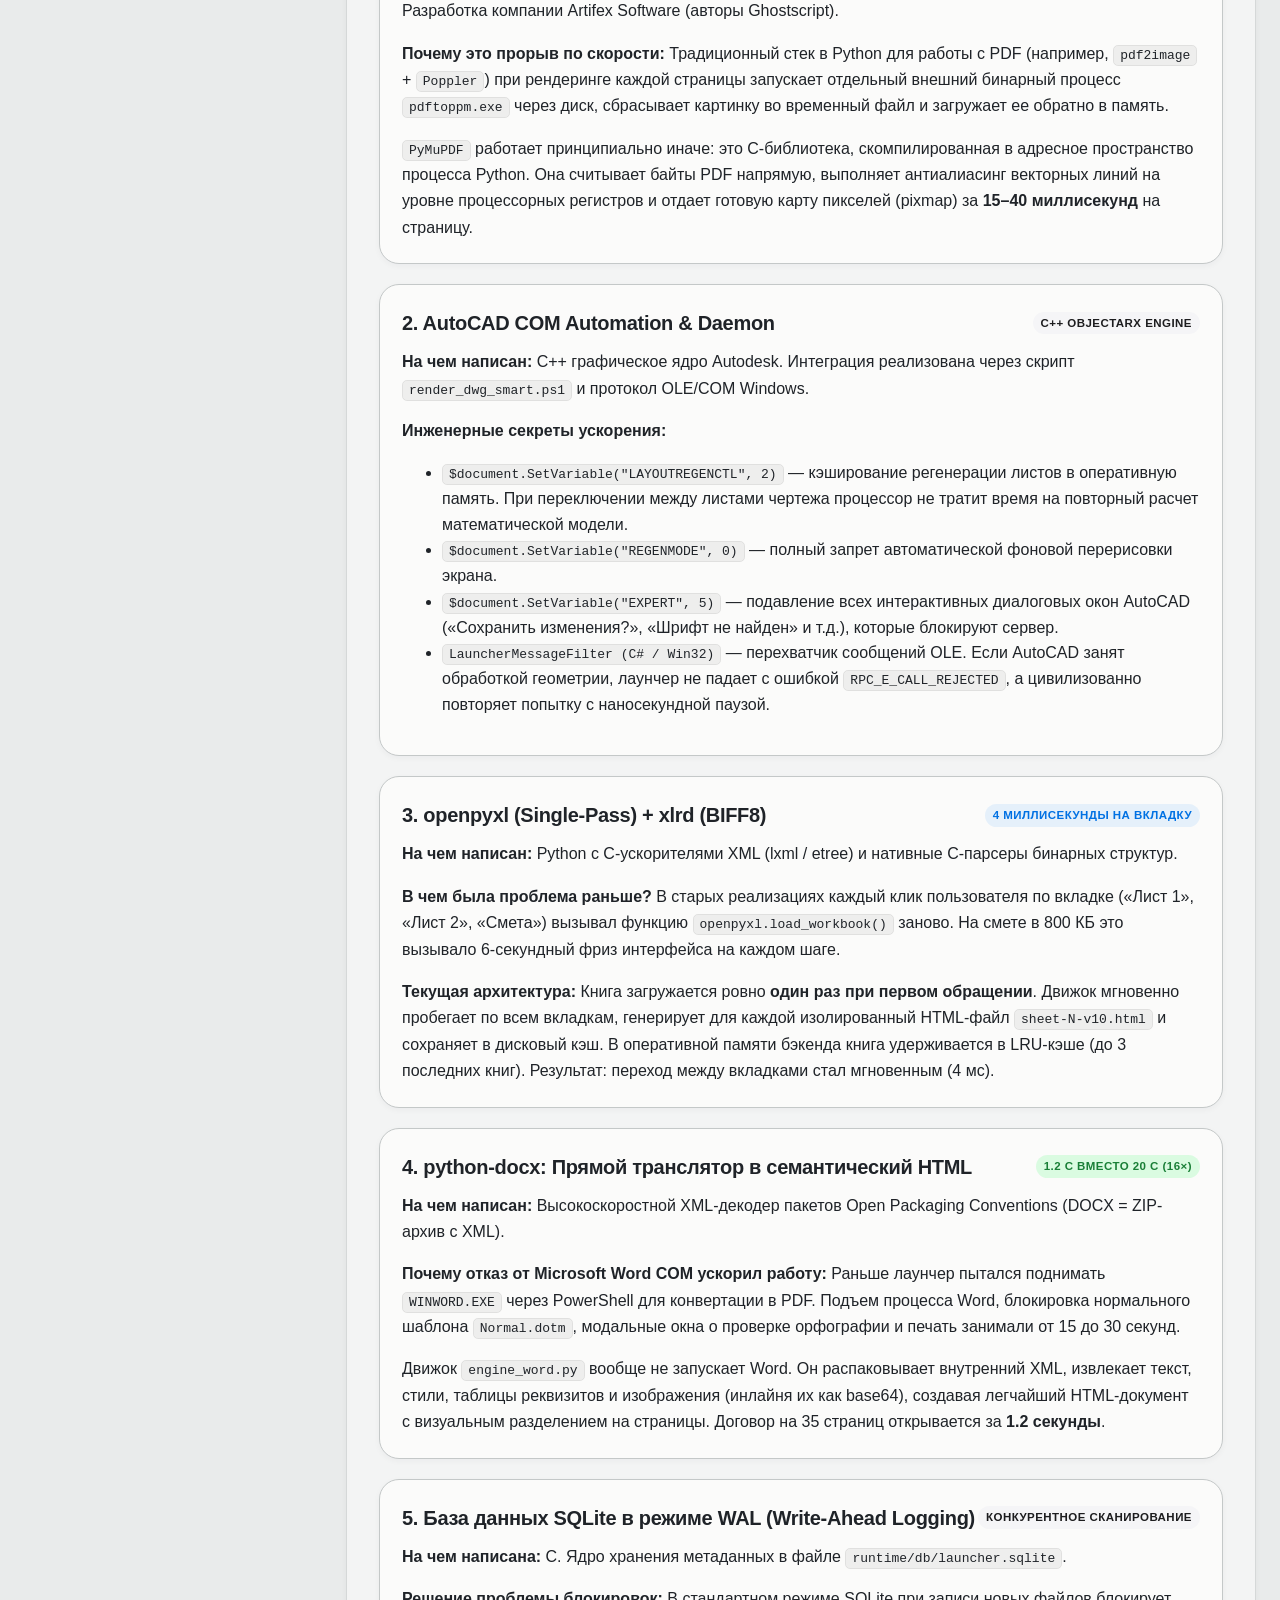
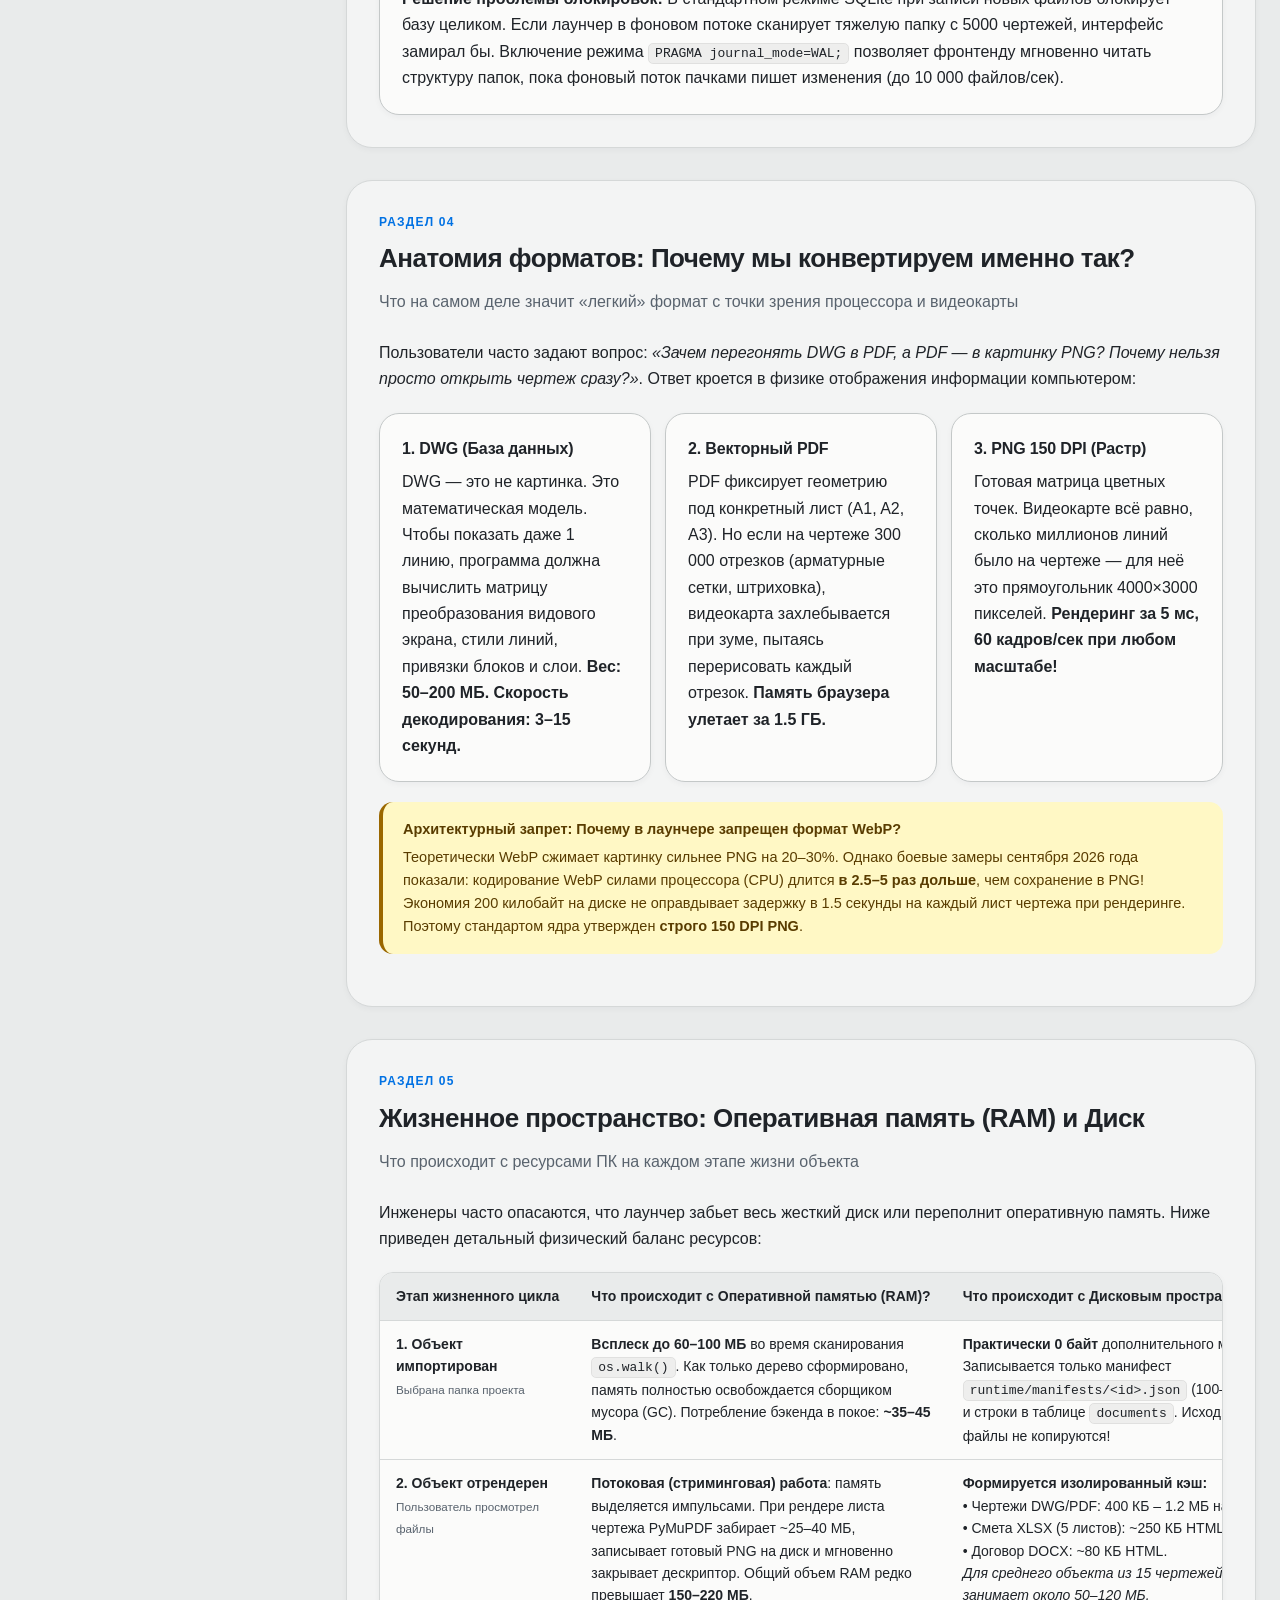
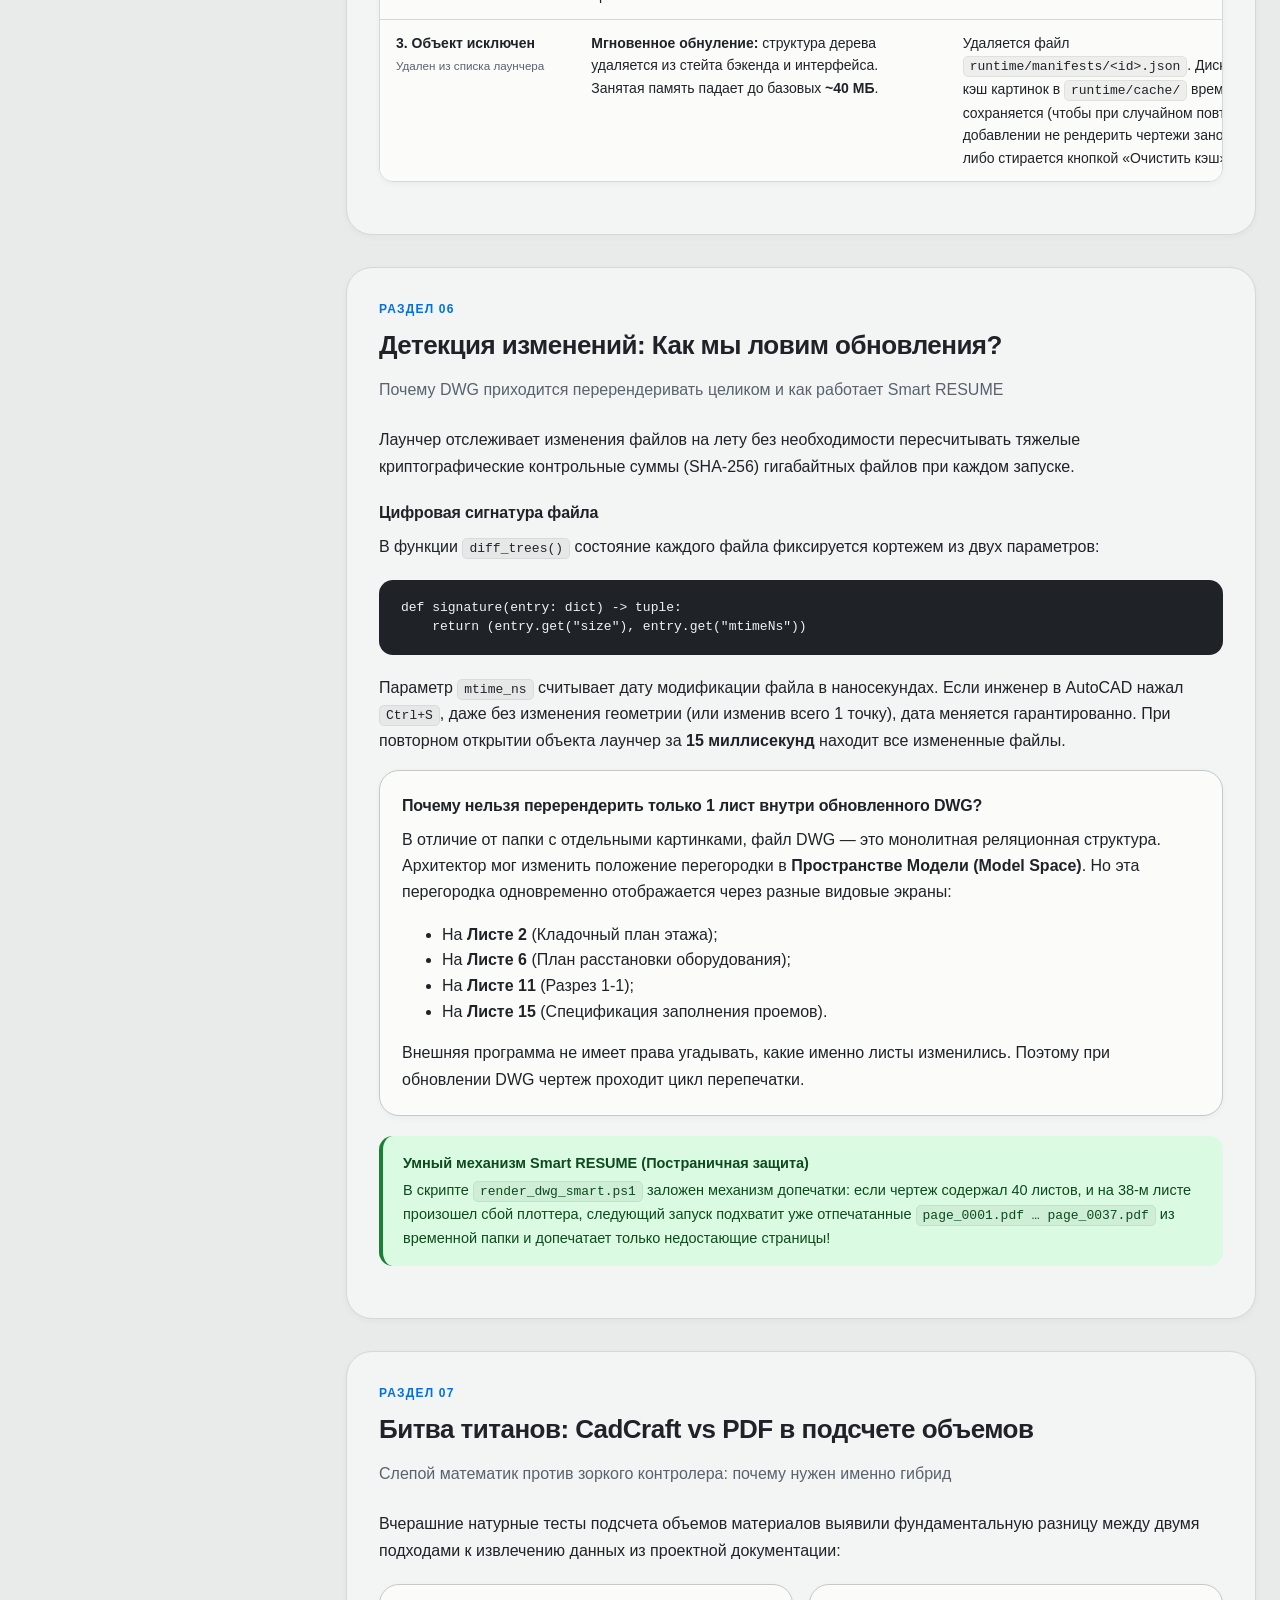
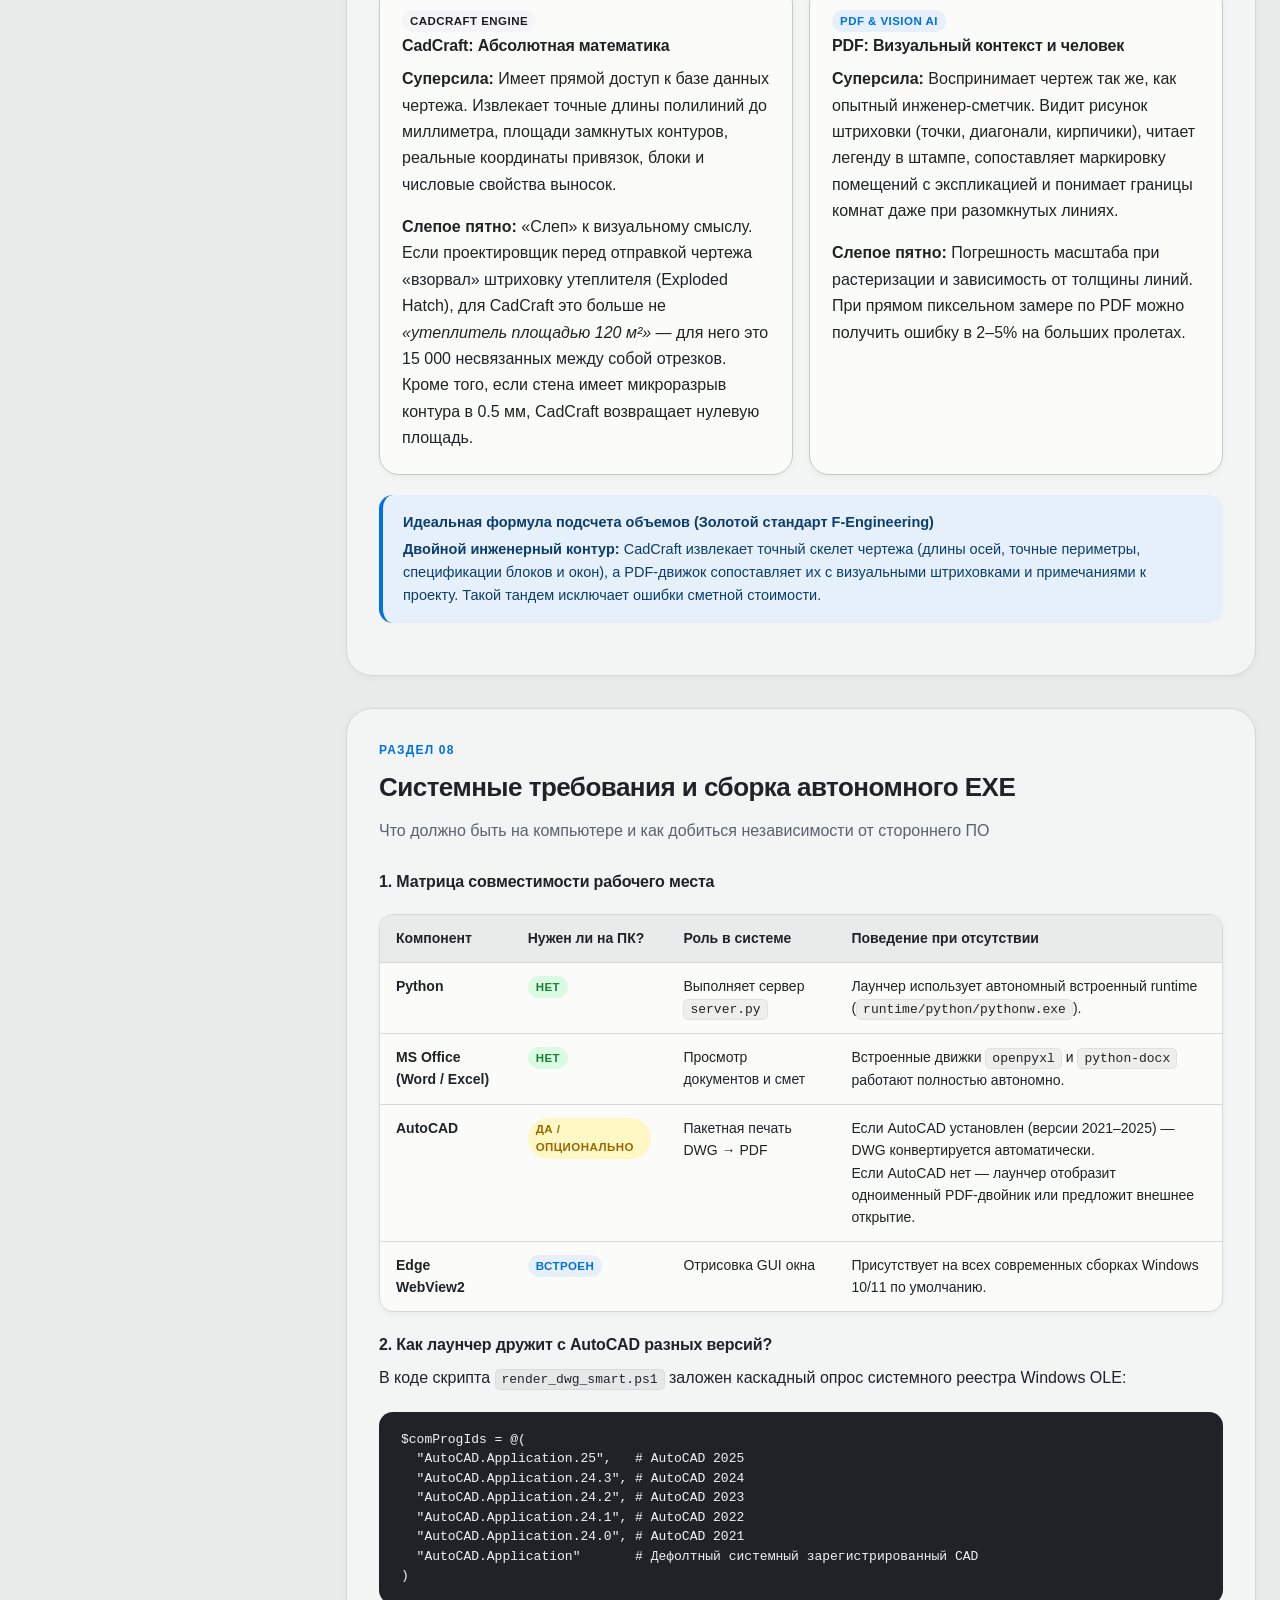
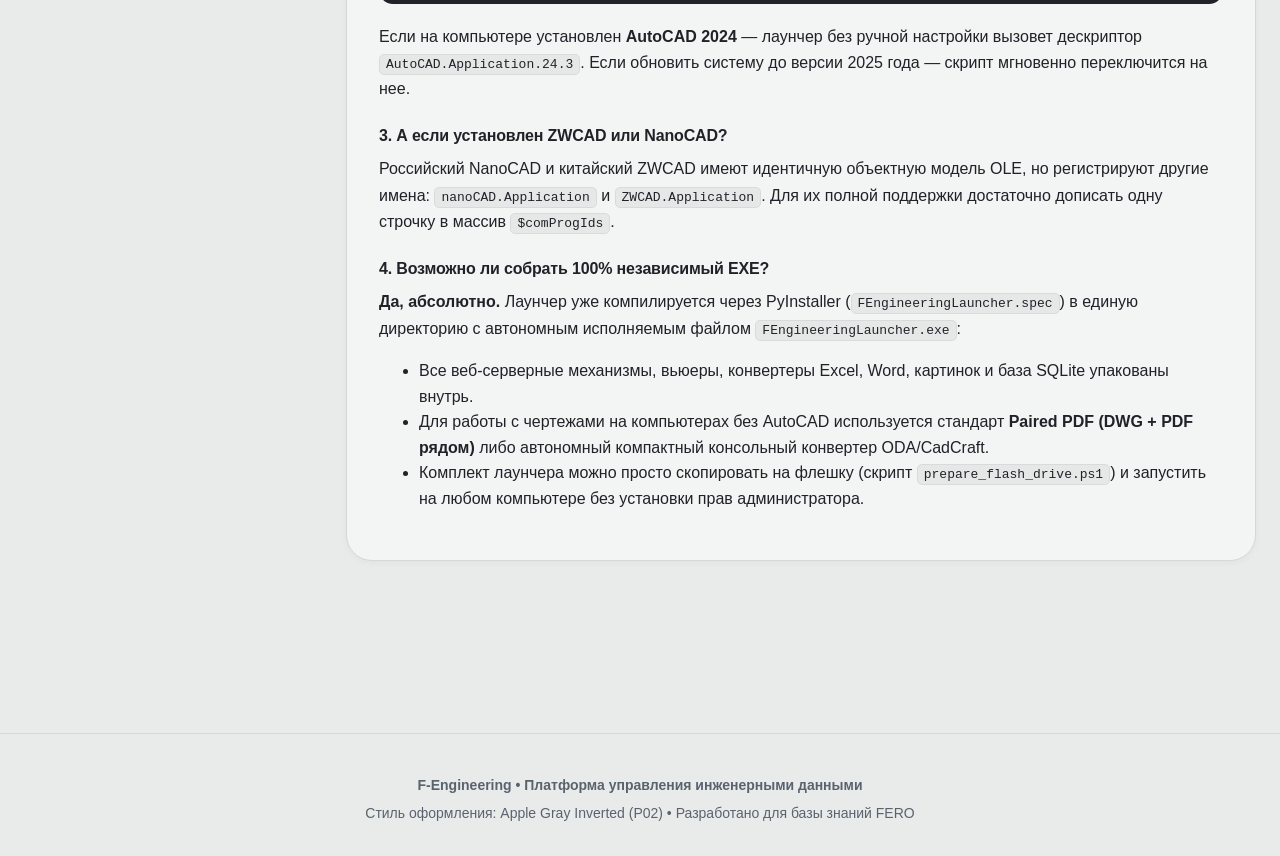
==== commit 4d389ede: "style: purge copper accent in launcher docs in favor of Apple Minimalist" ====
--- a/docs/f_engineering_launcher_guide.html
+++ b/docs/f_engineering_launcher_guide.html
@@ -24,8 +24,8 @@
   --soft: #59636e;
   --accent: #0071e3;
   --accent-soft: #e5f0fa;
-  --copper: #b25828;
-  --copper-soft: #f7ede8;
+  --copper: #1D1D1F;
+  --copper-soft: #F5F5F7;
   --success: #1a7f37;
   --success-soft: #dafbe1;
   --warning: #9a6700;
@@ -488,7 +488,7 @@
 }
 .badge-blue { background: var(--accent-soft); color: var(--accent); }
 .badge-green { background: var(--success-soft); color: var(--success); }
-.badge-copper { background: var(--copper-soft); color: var(--copper); }
+.badge-apple { background: var(--copper-soft); color: var(--copper); }
 .badge-amber { background: var(--warning-soft); color: var(--warning); }
 
 /* Футер */
@@ -636,7 +636,7 @@
           </p>
         </div>
         <div class="card">
-          <div class="badge badge-copper">Контур №2: Точность</div>
+          <div class="badge badge-apple">Контур №2: Точность</div>
           <h4>Глубокий контур (Инженерный расчет и CAD)</h4>
           <p>
             Когда требуется получить точные физические объемы, площади и спецификации, в работу включается headless-ядро <strong>CadCraft</strong> или фоновый демон AutoCAD. Если же проектировщику нужно внести правку в чертеж — лаунчер по одной кнопке бесшовно передает управление нативной программе через Win32 API.
@@ -836,7 +836,7 @@
       <div class="card" id="engine-cad" style="margin-bottom: 20px;">
         <div style="display:flex; justify-content:space-between; align-items:center; margin-bottom:10px;">
           <h3 style="margin:0;">2. AutoCAD COM Automation & Daemon</h3>
-          <span class="badge badge-copper">C++ ObjectARX Engine</span>
+          <span class="badge badge-apple">C++ ObjectARX Engine</span>
         </div>
         <p><strong>На чем написан:</strong> C++ графическое ядро Autodesk. Интеграция реализована через скрипт <code>render_dwg_smart.ps1</code> и протокол OLE/COM Windows.</p>
         <p><strong>Инженерные секреты ускорения:</strong></p>
@@ -882,7 +882,7 @@
       <div class="card" id="engine-db">
         <div style="display:flex; justify-content:space-between; align-items:center; margin-bottom:10px;">
           <h3 style="margin:0;">5. База данных SQLite в режиме WAL (Write-Ahead Logging)</h3>
-          <span class="badge badge-copper">Конкурентное сканирование</span>
+          <span class="badge badge-apple">Конкурентное сканирование</span>
         </div>
         <p><strong>На чем написана:</strong> C. Ядро хранения метаданных в файле <code>runtime/db/launcher.sqlite</code>.</p>
         <p>
@@ -1068,7 +1068,7 @@
 
       <div class="grid-2">
         <div class="card">
-          <div class="badge badge-copper">CadCraft Engine</div>
+          <div class="badge badge-apple">CadCraft Engine</div>
           <h4>CadCraft: Абсолютная математика</h4>
           <p><strong>Суперсила:</strong> Имеет прямой доступ к базе данных чертежа. Извлекает точные длины полилиний до миллиметра, площади замкнутых контуров, реальные координаты привязок, блоки и числовые свойства выносок.</p>
           <p><strong>Слепое пятно:</strong> «Слеп» к визуальному смыслу. Если проектировщик перед отправкой чертежа «взорвал» штриховку утеплителя (Exploded Hatch), для CadCraft это больше не <em>«утеплитель площадью 120 м&sup2;»</em> — для него это 15 000 несвязанных между собой отрезков. Кроме того, если стена имеет микроразрыв контура в 0.5 мм, CadCraft возвращает нулевую площадь.</p>
